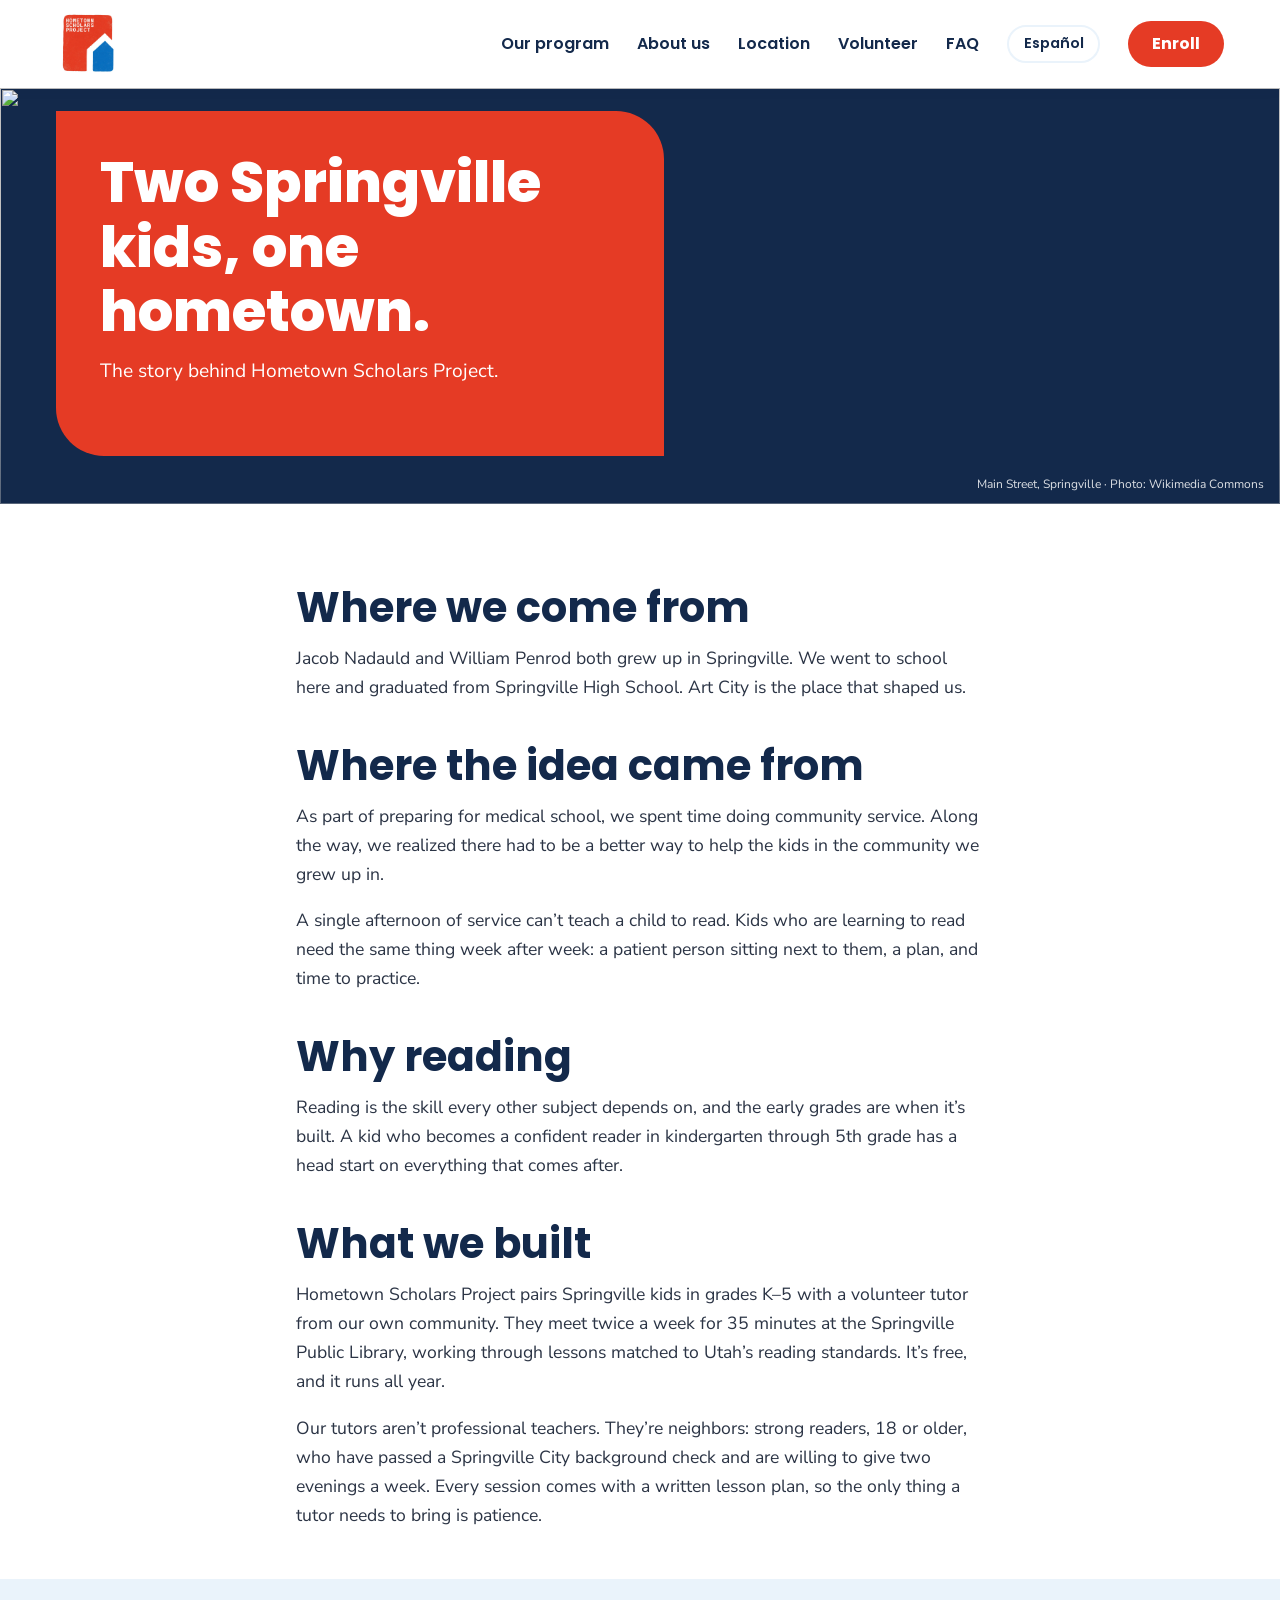
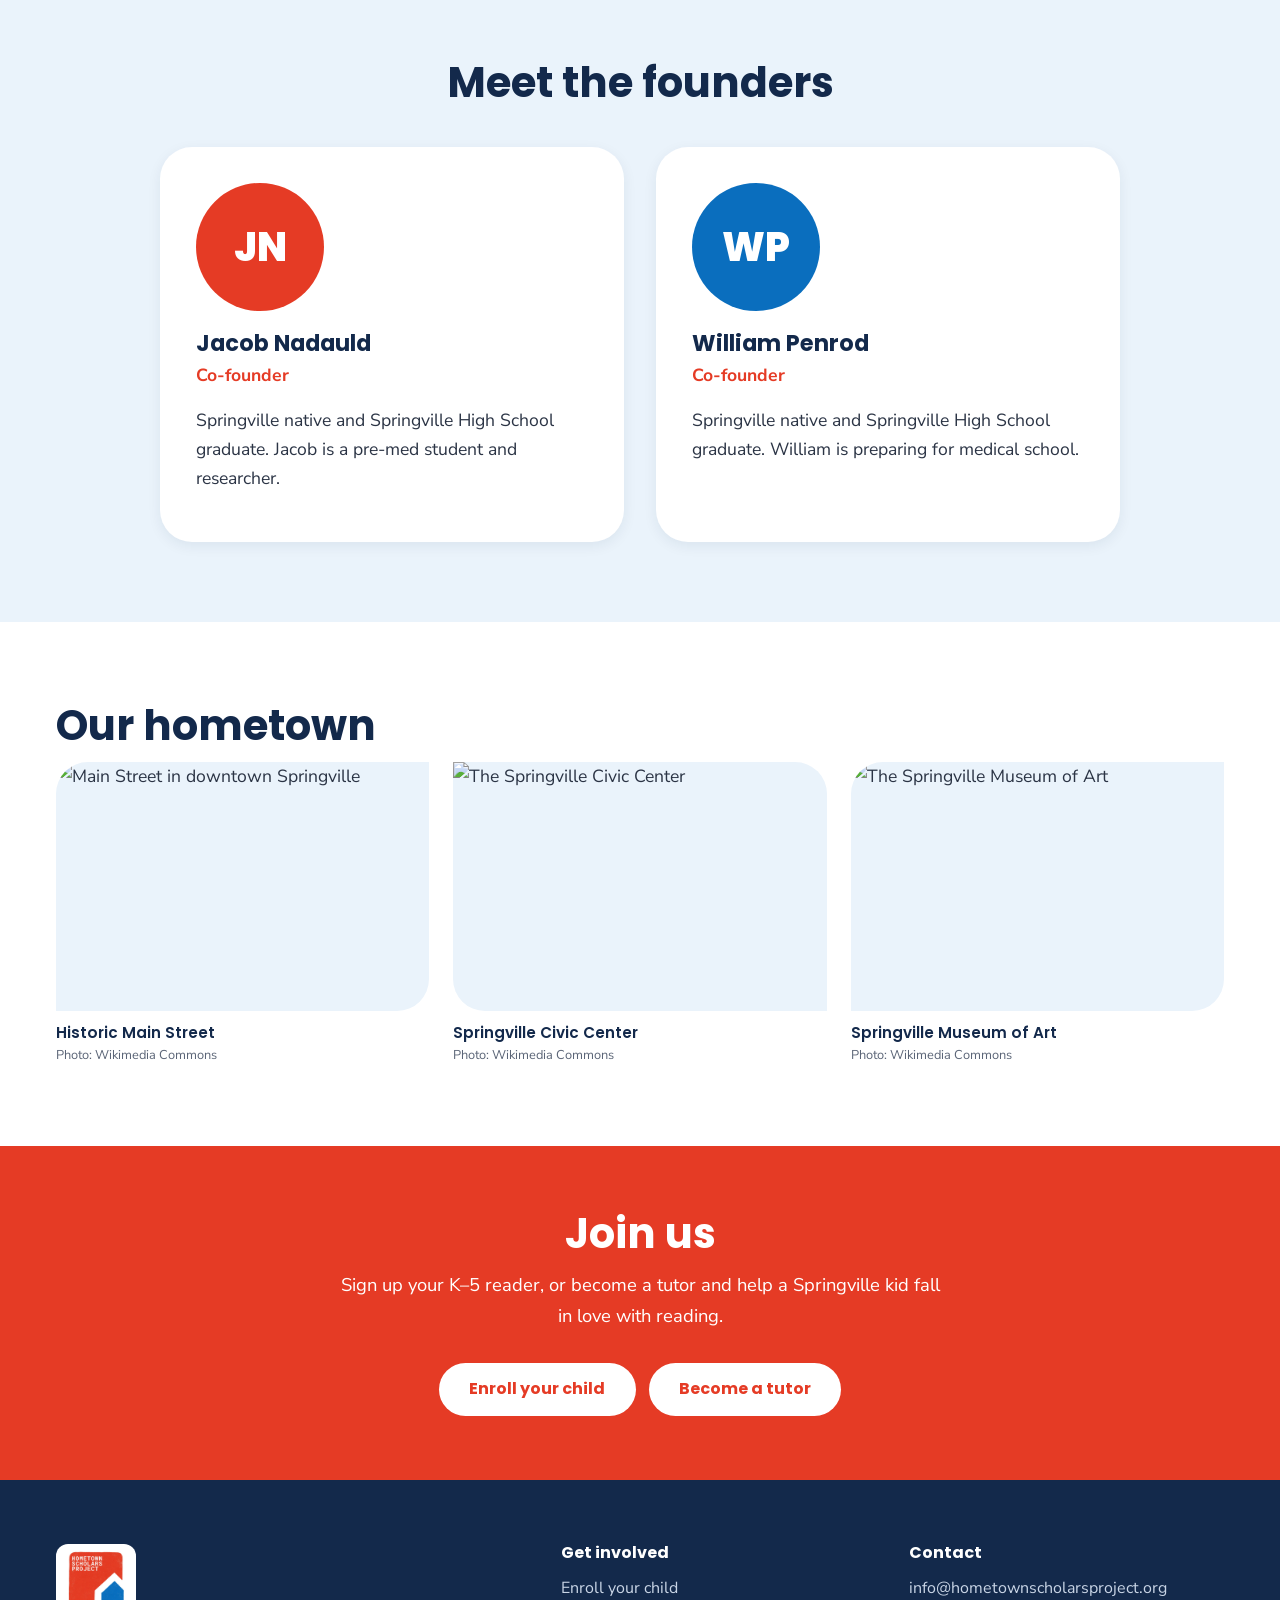
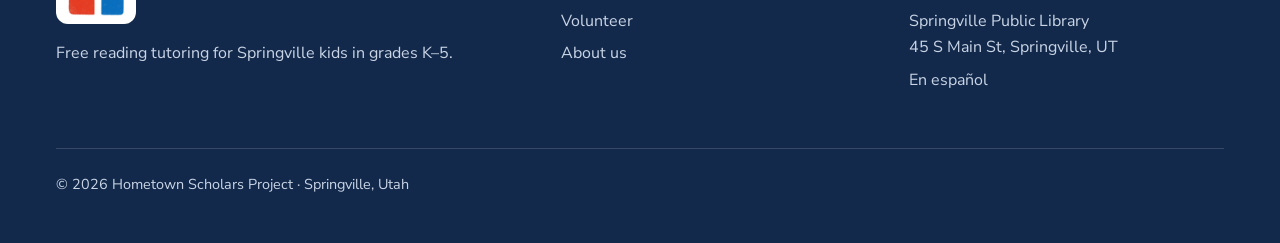
==== about/index.html @ ab4c8939 "Add About page (EN/ES) and Springville landmark photos - New /about/ and /es/about/ with fuller back" ====
<!DOCTYPE html>
<html lang="en">
<head>
<meta charset="utf-8">
<meta name="viewport" content="width=device-width, initial-scale=1">
<title>About us · Hometown Scholars Project</title>
<meta name="description" content="Hometown Scholars Project was founded by Jacob Nadauld and William Penrod, two Springville natives and Springville High School graduates, to give Springville kids free, steady reading help.">
<link rel="icon" href="/favicon.png">
<link rel="alternate" hreflang="en" href="/about/">
<link rel="alternate" hreflang="es" href="/es/about/">
<link rel="preconnect" href="https://fonts.googleapis.com">
<link rel="preconnect" href="https://fonts.gstatic.com" crossorigin>
<link href="https://fonts.googleapis.com/css2?family=Poppins:wght@600;700;800&family=Nunito+Sans:ital,wght@0,400;0,700;1,400&display=swap" rel="stylesheet">
<link rel="stylesheet" href="/style.css">
</head>
<body>
<!-- Spanish version: /es/about/index.html. Keep the two in sync. -->
<a class="skip" href="#main">Skip to main content</a>

<header>
  <div class="wrap">
    <a class="logo" href="/"><img src="/logo.webp" alt="Hometown Scholars Project"></a>
    <nav aria-label="Main">
      <a href="/#programs">Our program</a>
      <a class="hide-md" href="/about/" aria-current="page">About us</a>
      <a href="/#location">Location</a>
      <a href="/#volunteer">Volunteer</a>
      <a class="hide-md" href="/#faq">FAQ</a>
      <a class="lang" href="/es/about/" hreflang="es" lang="es">Español</a>
      <a class="btn btn-red" href="/#enroll">Enroll</a>
    </nav>
  </div>
</header>

<main id="main">

  <section class="page-hero">
    <img src="https://upload.wikimedia.org/wikipedia/commons/thumb/c/ce/Springville_Utah_Main_Street_with_mountain_background.JPG/1280px-Springville_Utah_Main_Street_with_mountain_background.JPG" onerror="this.onerror=null;this.src='https://upload.wikimedia.org/wikipedia/commons/c/ce/Springville_Utah_Main_Street_with_mountain_background.JPG'" alt="">
    <div class="wrap">
      <div class="hero-card">
        <h1>Two Springville kids, one hometown.</h1>
        <p>The story behind Hometown Scholars Project.</p>
      </div>
    </div>
    <a class="credit" href="https://commons.wikimedia.org/wiki/File:Springville_Utah_Main_Street_with_mountain_background.JPG">Main Street, Springville · Photo: Wikimedia Commons</a>
  </section>

  <section class="story">
    <div class="wrap">
      <h2 class="section-title" style="margin-top:0">Where we come from</h2>
      <p>Jacob Nadauld and William Penrod both grew up in Springville. We went to school here and graduated from Springville High School. Art City is the place that shaped us.</p>

      <h2 class="section-title">Where the idea came from</h2>
      <p>As part of preparing for medical school, we spent time doing community service. Along the way, we realized there had to be a better way to help the kids in the community we grew up in.</p>
      <p>A single afternoon of service can’t teach a child to read. Kids who are learning to read need the same thing week after week: a patient person sitting next to them, a plan, and time to practice.</p>

      <h2 class="section-title">Why reading</h2>
      <p>Reading is the skill every other subject depends on, and the early grades are when it’s built. A kid who becomes a confident reader in kindergarten through 5th grade has a head start on everything that comes after.</p>

      <h2 class="section-title">What we built</h2>
      <p>Hometown Scholars Project pairs Springville kids in grades K–5 with a volunteer tutor from our own community. They meet twice a week for 35 minutes at the Springville Public Library, working through lessons matched to Utah’s reading standards. It’s free, and it runs all year.</p>
      <p>Our tutors aren’t professional teachers. They’re neighbors: strong readers, 18 or older, who have passed a Springville City background check and are willing to give two evenings a week. Every session comes with a written lesson plan, so the only thing a tutor needs to bring is patience.</p>
    </div>
  </section>

  <section class="founders">
    <div class="wrap">
      <h2 class="section-title">Meet the founders</h2>
      <div class="founder-grid">
        <div class="founder">
          <!-- TODO headshot: replace this div with <img class="avatar" src="/img/jacob.jpg" alt="Jacob Nadauld"> -->
          <div class="avatar" aria-hidden="true">JN</div>
          <h3>Jacob Nadauld</h3>
          <p class="role">Co-founder</p>
          <p>Springville native and Springville High School graduate. Jacob is a pre-med student and researcher.</p>
        </div>
        <div class="founder">
          <!-- TODO headshot: replace this div with <img class="avatar" src="/img/william.jpg" alt="William Penrod"> -->
          <div class="avatar" aria-hidden="true">WP</div>
          <h3>William Penrod</h3>
          <p class="role">Co-founder</p>
          <p>Springville native and Springville High School graduate. William is preparing for medical school.</p>
        </div>
      </div>
    </div>
  </section>

  <section class="story" style="padding-bottom:0">
    <div class="wrap" style="max-width:var(--wrap)">
      <h2 class="section-title" style="margin-top:0">Our hometown</h2>
    </div>
  </section>
  <section class="hometown">
    <div class="wrap photo-strip three">
      <figure>
        <img src="https://upload.wikimedia.org/wikipedia/commons/thumb/c/ce/Springville_Utah_Main_Street_with_mountain_background.JPG/1280px-Springville_Utah_Main_Street_with_mountain_background.JPG" onerror="this.onerror=null;this.src='https://upload.wikimedia.org/wikipedia/commons/c/ce/Springville_Utah_Main_Street_with_mountain_background.JPG'" alt="Main Street in downtown Springville" loading="lazy">
        <figcaption>Historic Main Street <a href="https://commons.wikimedia.org/wiki/File:Springville_Utah_Main_Street_with_mountain_background.JPG">Photo: Wikimedia Commons</a></figcaption>
      </figure>
      <figure>
        <img src="https://upload.wikimedia.org/wikipedia/commons/thumb/5/52/Springville_Utah_Civic_Center.JPG/1280px-Springville_Utah_Civic_Center.JPG" onerror="this.onerror=null;this.src='https://upload.wikimedia.org/wikipedia/commons/5/52/Springville_Utah_Civic_Center.JPG'" alt="The Springville Civic Center" loading="lazy">
        <figcaption>Springville Civic Center <a href="https://commons.wikimedia.org/wiki/File:Springville_Utah_Civic_Center.JPG">Photo: Wikimedia Commons</a></figcaption>
      </figure>
      <figure>
        <img src="https://upload.wikimedia.org/wikipedia/commons/thumb/5/5c/Springville_Utah_Museum_of_Art.jpeg/1280px-Springville_Utah_Museum_of_Art.jpeg" onerror="this.onerror=null;this.src='https://upload.wikimedia.org/wikipedia/commons/5/5c/Springville_Utah_Museum_of_Art.jpeg'" alt="The Springville Museum of Art" loading="lazy">
        <figcaption>Springville Museum of Art <a href="https://commons.wikimedia.org/wiki/File:Springville_Utah_Museum_of_Art.jpeg">Photo: Wikimedia Commons</a></figcaption>
      </figure>
    </div>
  </section>

  <section class="banner">
    <div class="wrap">
      <h2>Join us</h2>
      <p>Sign up your K–5 reader, or become a tutor and help a Springville kid fall in love with reading.</p>
      <a class="btn btn-white" href="/#enroll">Enroll your child</a>
      <a class="btn btn-white" href="/#volunteer" style="margin-left:.5rem">Become a tutor</a>
    </div>
  </section>

</main>

<footer>
  <div class="wrap">
    <div class="foot-grid">
      <div>
        <img src="/logo.webp" alt="Hometown Scholars Project">
        <p>Free reading tutoring for Springville kids in grades K–5.</p>
      </div>
      <div>
        <h4>Get involved</h4>
        <ul>
          <li><a href="/#enroll">Enroll your child</a></li>
          <li><a href="/#volunteer">Volunteer</a></li>
          <li><a href="/about/">About us</a></li>
        </ul>
      </div>
      <div>
        <h4>Contact</h4>
        <ul>
          <li><a href="mailto:info@hometownscholarsproject.org">info@hometownscholarsproject.org</a></li>
          <li>Springville Public Library<br>45 S Main St, Springville, UT</li>
          <li><a href="/es/about/" hreflang="es" lang="es">En español</a></li>
        </ul>
      </div>
    </div>
    <p class="copy">© 2026 Hometown Scholars Project · Springville, Utah</p>
  </div>
</footer>
</body>
</html>
---- style.css ----
/* Shared styles for the English (/) and Spanish (/es/) pages. */
:root {
  --red: #e53b25;
  --red-dark: #c42f1b;
  --blue: #0a6ebe;
  --blue-dark: #07528f;
  --navy: #13294b;
  --sky: #eaf3fb;
  --text: #2b3445;
  --muted: #5b6577;
  --wrap: 76rem;
}
* { box-sizing: border-box; }
html { scroll-behavior: smooth; }
body { margin: 0; font-family: "Nunito Sans", "Segoe UI", Arial, sans-serif; font-size: 1.1rem; line-height: 1.65; color: var(--text); background: #fff; }
img { max-width: 100%; display: block; }
h1, h2, h3, h4 { font-family: "Poppins", "Segoe UI", Arial, sans-serif; color: var(--navy); line-height: 1.15; margin: 0 0 .75rem; }
a { color: var(--blue); }
a:focus-visible, button:focus-visible { outline: 3px solid var(--navy); outline-offset: 3px; }
section[id] { scroll-margin-top: 6rem; }
.wrap { max-width: var(--wrap); margin: 0 auto; padding: 0 1.5rem; }
.skip { position: absolute; left: -999px; }
.skip:focus { left: 1rem; top: 1rem; background: #fff; padding: .5rem 1rem; z-index: 10; }
.section-title { font-size: clamp(2rem, 4vw, 2.6rem); }

.btn { display: inline-block; font-family: "Poppins", sans-serif; font-weight: 700; font-size: 1rem; text-decoration: none; padding: .85rem 1.9rem; border-radius: 999px; transition: background .15s; }
.btn-red { background: var(--red); color: #fff; }
.btn-red:hover { background: var(--red-dark); }
.btn-blue { background: var(--blue); color: #fff; }
.btn-blue:hover { background: var(--blue-dark); }
.btn-white { background: #fff; color: var(--red); }
.btn-white:hover { background: var(--sky); }
.link-arrow { font-family: "Poppins", sans-serif; font-weight: 700; color: var(--blue); text-decoration: none; border-bottom: 2px solid currentColor; }

/* Header */
header { background: #fff; position: sticky; top: 0; z-index: 5; box-shadow: 0 2px 10px rgba(19,41,75,.08); }
header .wrap { display: flex; align-items: center; gap: 2rem; height: 5.5rem; }
.logo img { height: 4rem; width: auto; }
nav { margin-left: auto; display: flex; align-items: center; gap: 1.75rem; }
nav a { font-family: "Poppins", sans-serif; font-weight: 600; font-size: 1rem; color: var(--navy); text-decoration: none; }
nav a:hover { color: var(--red); }
nav .btn { color: #fff; padding: .6rem 1.5rem; }
nav .lang { border: 2px solid var(--sky); border-radius: 999px; padding: .35rem .9rem; font-size: .9rem; }

/* Hero */
.hero { position: relative; min-height: 38rem; display: flex; align-items: flex-end; overflow: hidden; background: var(--navy); }
.slides img { position: absolute; inset: 0; width: 100%; height: 100%; object-fit: cover; opacity: 0; transition: opacity 1.2s ease; }
.slides img.on { opacity: 1; }
.hero::after { content: ""; position: absolute; inset: 0; background: linear-gradient(to top, rgba(19,41,75,.55), rgba(19,41,75,0) 55%); }
.hero .wrap { position: relative; z-index: 2; width: 100%; padding-bottom: 3.5rem; }
.hero-card { background: var(--red); color: #fff; max-width: 38rem; padding: 2.5rem 2.75rem; border-radius: 0 3rem 0 3rem; }
.hero-card h1 { color: #fff; font-size: clamp(2.2rem, 5vw, 3.5rem); font-weight: 800; }
.hero-card p { font-size: 1.2rem; margin: 0 0 1.75rem; }
.pause { position: absolute; right: 1.5rem; bottom: 1.5rem; z-index: 3; width: 2.75rem; height: 2.75rem; border-radius: 50%; border: 0; background: rgba(255,255,255,.9); color: var(--navy); font-size: 1rem; cursor: pointer; }

.wave { display: block; width: 100%; height: 60px; }

/* Key terms */
.terms { background: var(--sky); padding: 3.5rem 0 4rem; }
.terms h2 { font-size: 1.6rem; text-align: center; margin-bottom: 2rem; }
.term-grid { display: grid; grid-template-columns: repeat(auto-fit, minmax(14rem, 1fr)); gap: 1.25rem; }
.term { background: #fff; border-radius: 1.25rem; padding: 1.5rem; box-shadow: 0 4px 14px rgba(19,41,75,.06); }
.term h3 { font-size: 1.1rem; color: var(--blue); }
.term p { margin: 0; font-size: 1rem; color: var(--muted); }

/* Program rows */
.programs { padding: 5rem 0 3rem; }
.programs > .wrap > h2 { text-align: center; margin-bottom: 3rem; }
.feature { display: grid; grid-template-columns: 1fr 1fr; gap: 3.5rem; align-items: center; margin-bottom: 4.5rem; }
.feature.flip .feature-img { order: 2; }
.feature-img { position: relative; isolation: isolate; }
.feature-img img { width: 100%; aspect-ratio: 4 / 3; object-fit: cover; border-radius: 3rem 0 3rem 0; background: var(--sky); }
.feature-img::before { content: ""; position: absolute; width: 45%; height: 45%; background: var(--blue); border-radius: 0 0 2rem 0; left: -1.25rem; bottom: -1.25rem; z-index: -1; }
.feature.flip .feature-img::before { background: var(--red); left: auto; right: -1.25rem; border-radius: 0 0 0 2rem; }
.big-stat { font-family: "Poppins", sans-serif; font-weight: 800; font-size: clamp(3.5rem, 8vw, 5.5rem); line-height: 1; color: var(--red); }
.big-stat.blue { color: var(--blue); }
.stat-label { font-size: 1.25rem; font-weight: 700; color: var(--navy); margin: .5rem 0 1.25rem; }
.callout { border-left: 5px solid var(--red); padding-left: 1.25rem; margin: 0 0 1.5rem; }
.callout strong { color: var(--navy); }

/* Skills */
.skills { background: var(--navy); color: #fff; padding: 3rem 0 5rem; margin-top: -1px; }
.skills h2 { color: #fff; }
.skills .intro { max-width: 40rem; margin-bottom: 2.5rem; color: #d6e0ee; }
.skill-row { display: grid; grid-template-columns: repeat(5, 1fr); gap: 1rem; }
.skill { border-top: 4px solid var(--red); padding-top: 1rem; }
.skill:nth-child(even) { border-color: #5fa8e6; }
.skill h3 { color: #fff; font-size: 1.1rem; }
.skill p { margin: 0; font-size: .98rem; color: #c9d5e6; }

/* About */
.about { padding: 5rem 0; }
.about .wrap { display: grid; grid-template-columns: 1fr 1.4fr; gap: 3.5rem; align-items: start; }
.about-badge { background: var(--red); color: #fff; border-radius: 3rem 0 3rem 0; padding: 2.5rem; }
.about-badge h3 { color: #fff; font-size: 1.5rem; margin-bottom: 1rem; }
.about-badge ul { margin: 0; padding-left: 1.2rem; }
.about-badge li { margin-bottom: .4rem; }
.about p { margin: 0 0 1.1rem; }

/* Hometown photos */
.hometown { padding: 0 0 5rem; }
.photo-strip { display: grid; gap: 1.5rem; }
.photo-strip.two { grid-template-columns: 1fr 1fr; }
.photo-strip.three { grid-template-columns: repeat(3, 1fr); }
figure { margin: 0; }
figure img { width: 100%; aspect-ratio: 3 / 2; object-fit: cover; background: var(--sky); }
.photo-strip figure:nth-child(odd) img { border-radius: 2rem 0 2rem 0; }
.photo-strip figure:nth-child(even) img { border-radius: 0 2rem 0 2rem; }
figcaption { margin-top: .6rem; font-family: "Poppins", sans-serif; font-weight: 600; font-size: .95rem; color: var(--navy); }
figcaption a { display: block; font-family: "Nunito Sans", sans-serif; font-weight: 400; font-size: .8rem; color: var(--muted); text-decoration: none; }
figcaption a:hover { text-decoration: underline; }
.loc-photo { margin-top: 1.75rem; }
.loc-photo img { border-radius: 0 2rem 0 2rem; }

/* About page */
.page-hero { position: relative; min-height: 26rem; display: flex; align-items: flex-end; background: var(--navy); overflow: hidden; }
.page-hero > img { position: absolute; inset: 0; width: 100%; height: 100%; object-fit: cover; aspect-ratio: auto; border-radius: 0; }
.page-hero::after { content: ""; position: absolute; inset: 0; background: linear-gradient(to top, rgba(19,41,75,.6), rgba(19,41,75,0) 60%); }
.page-hero .wrap { position: relative; z-index: 2; width: 100%; padding-bottom: 3rem; }
.page-hero .credit { position: absolute; right: 1rem; bottom: .6rem; z-index: 3; font-size: .75rem; color: #fff; opacity: .85; text-decoration: none; }
.story { padding: 5rem 0 2rem; }
.story .wrap { max-width: 46rem; }
.story h2 { margin-top: 2.5rem; }
.story p { margin: 0 0 1.1rem; }
.founders { background: var(--sky); padding: 5rem 0; }
.founders h2 { text-align: center; margin-bottom: 2.5rem; }
.founder-grid { display: grid; grid-template-columns: 1fr 1fr; gap: 2rem; max-width: 60rem; margin: 0 auto; }
.founder { background: #fff; border-radius: 2rem; padding: 2.25rem; box-shadow: 0 4px 14px rgba(19,41,75,.07); }
.founder .avatar { width: 8rem; height: 8rem; border-radius: 50%; object-fit: cover; aspect-ratio: 1; margin-bottom: 1.25rem; display: grid; place-items: center; font-family: "Poppins", sans-serif; font-weight: 800; font-size: 2.5rem; color: #fff; background: var(--red); }
.founder:nth-child(even) .avatar { background: var(--blue); }
.founder h3 { font-size: 1.4rem; margin-bottom: .25rem; }
.founder .role { color: var(--red); font-weight: 700; margin: 0 0 1rem; }
.founder p { margin: 0 0 .8rem; }
.cta { padding: 5rem 0; text-align: center; }
.cta p { max-width: 36rem; margin: 0 auto 2rem; }
.cta .btn + .btn { margin-left: .75rem; }

/* Location */
.location { background: var(--sky); padding: 5rem 0; }
.location .wrap { display: grid; grid-template-columns: 1fr 1.2fr; gap: 3rem; align-items: center; }
.loc-card { background: #fff; border-radius: 2rem; padding: 2.5rem; box-shadow: 0 4px 14px rgba(19,41,75,.07); }
.pin { display: flex; gap: 1rem; align-items: flex-start; }
.pin svg { flex: none; }
.pin h3 { margin: 0 0 .35rem; font-size: 1.25rem; }
.pin p { margin: 0 0 .35rem; color: var(--muted); }
.pin a { font-weight: 700; }

/* Volunteer */
.volunteer { padding: 5rem 0; }
.volunteer .wrap { display: grid; grid-template-columns: 1.1fr 1fr; gap: 3.5rem; align-items: center; }
.req-card { background: var(--navy); color: #d6e0ee; border-radius: 0 3rem 0 3rem; padding: 2.5rem; }
.req-card h3 { color: #fff; font-size: 1.4rem; }
.req-card ul { list-style: none; margin: 0; padding: 0; }
.req-card li { padding: .7rem 0 .7rem 2rem; border-top: 1px solid rgba(255,255,255,.12); position: relative; }
.req-card li::before { content: ""; position: absolute; left: 0; top: 1.15rem; width: .8rem; height: .8rem; border-radius: 50%; background: var(--red); }
.req-card li:nth-child(even)::before { background: #5fa8e6; }
.req-card strong { color: #fff; }

/* FAQ */
.faq { background: var(--sky); padding: 5rem 0; }
.faq .wrap { max-width: 50rem; }
.faq h2 { text-align: center; margin-bottom: 2rem; }
details { border-bottom: 2px solid #fff; padding: 1.1rem 0; }
summary { cursor: pointer; font-family: "Poppins", sans-serif; font-weight: 600; font-size: 1.1rem; color: var(--navy); }
summary::marker { color: var(--red); }
details p { margin: .75rem 0 0; color: var(--muted); }

/* Enroll banner */
.banner { background: var(--red); color: #fff; padding: 4rem 0; text-align: center; }
.banner h2 { color: #fff; font-size: clamp(1.9rem, 4vw, 2.6rem); }
.banner p { max-width: 38rem; margin: 0 auto 2rem; font-size: 1.15rem; }
.banner .privacy { font-size: .95rem; margin: 1.75rem auto 0; opacity: .92; }

/* Footer */
footer { background: var(--navy); color: #c9d5e6; padding: 4rem 0 2rem; font-size: 1rem; }
.foot-grid { display: grid; grid-template-columns: 1.5fr 1fr 1fr; gap: 2rem; }
footer img { height: 5rem; width: auto; background: #fff; border-radius: .75rem; padding: .3rem; margin-bottom: 1rem; }
footer h4 { color: #fff; font-size: 1rem; }
footer ul { list-style: none; margin: 0; padding: 0; }
footer li { margin-bottom: .4rem; }
footer a { color: #c9d5e6; text-decoration: none; }
footer a:hover { color: #fff; text-decoration: underline; }
.copy { border-top: 1px solid rgba(255,255,255,.15); margin-top: 3rem; padding-top: 1.5rem; font-size: .9rem; }

@media (max-width: 64rem) {
  nav a.hide-md { display: none; }
}
@media (max-width: 60rem) {
  .feature, .location .wrap, .about .wrap, .volunteer .wrap { grid-template-columns: 1fr; gap: 2rem; }
  .feature.flip .feature-img { order: 0; }
  .skill-row { grid-template-columns: repeat(2, 1fr); gap: 1.5rem; }
  .foot-grid { grid-template-columns: 1fr 1fr; }
  .founder-grid { grid-template-columns: 1fr; }
  .photo-strip.three { grid-template-columns: 1fr 1fr; }
}
@media (max-width: 44rem) {
  nav { gap: .75rem; }
  nav a:not(.btn):not(.lang) { display: none; }
  header .wrap { height: 4.5rem; gap: 1rem; }
  .logo img { height: 3.25rem; }
  .hero { min-height: 32rem; }
  .hero-card { padding: 1.75rem; border-radius: 0 2rem 0 2rem; }
  .skill-row, .foot-grid, .photo-strip.two, .photo-strip.three { grid-template-columns: 1fr; }
  .cta .btn { display: block; margin: 0 auto .75rem; max-width: 20rem; }
  .cta .btn + .btn { margin-left: auto; }
}
@media (prefers-reduced-motion: reduce) { .slides img { transition: none; } html { scroll-behavior: auto; } }
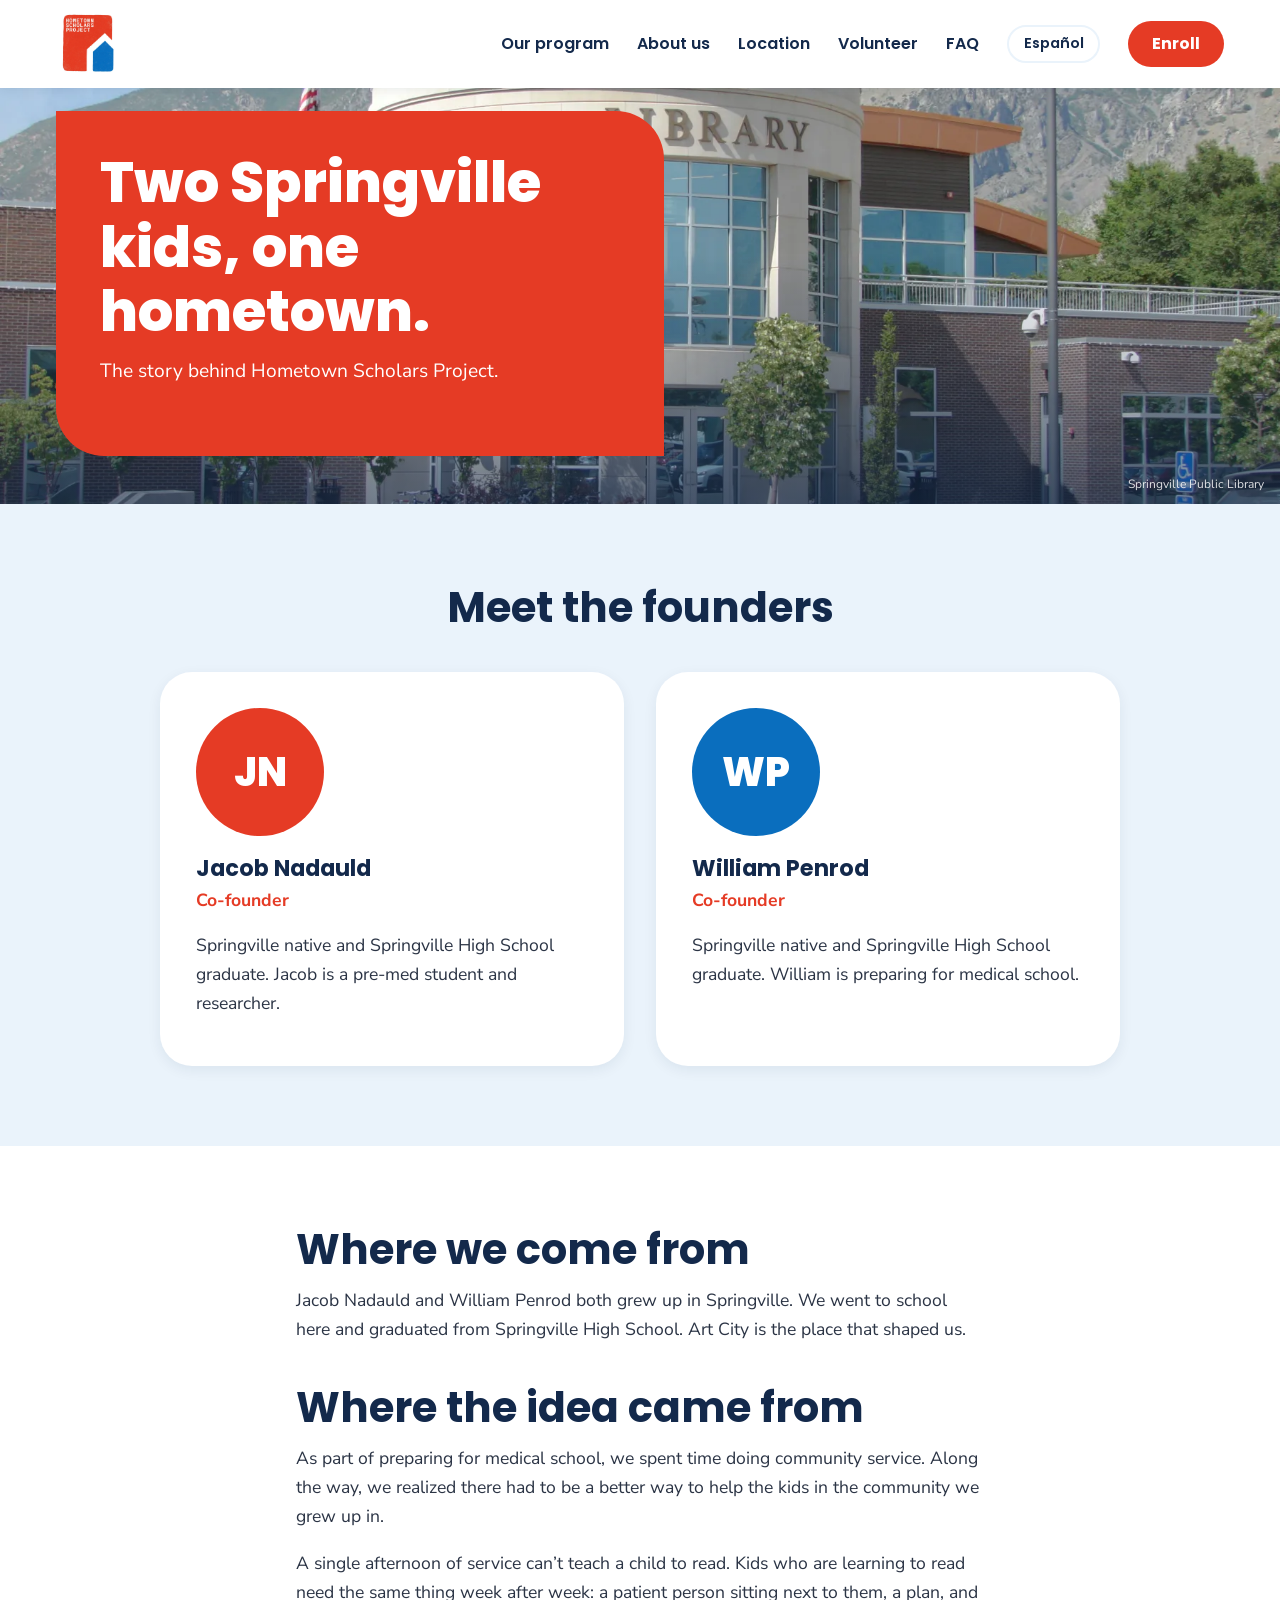
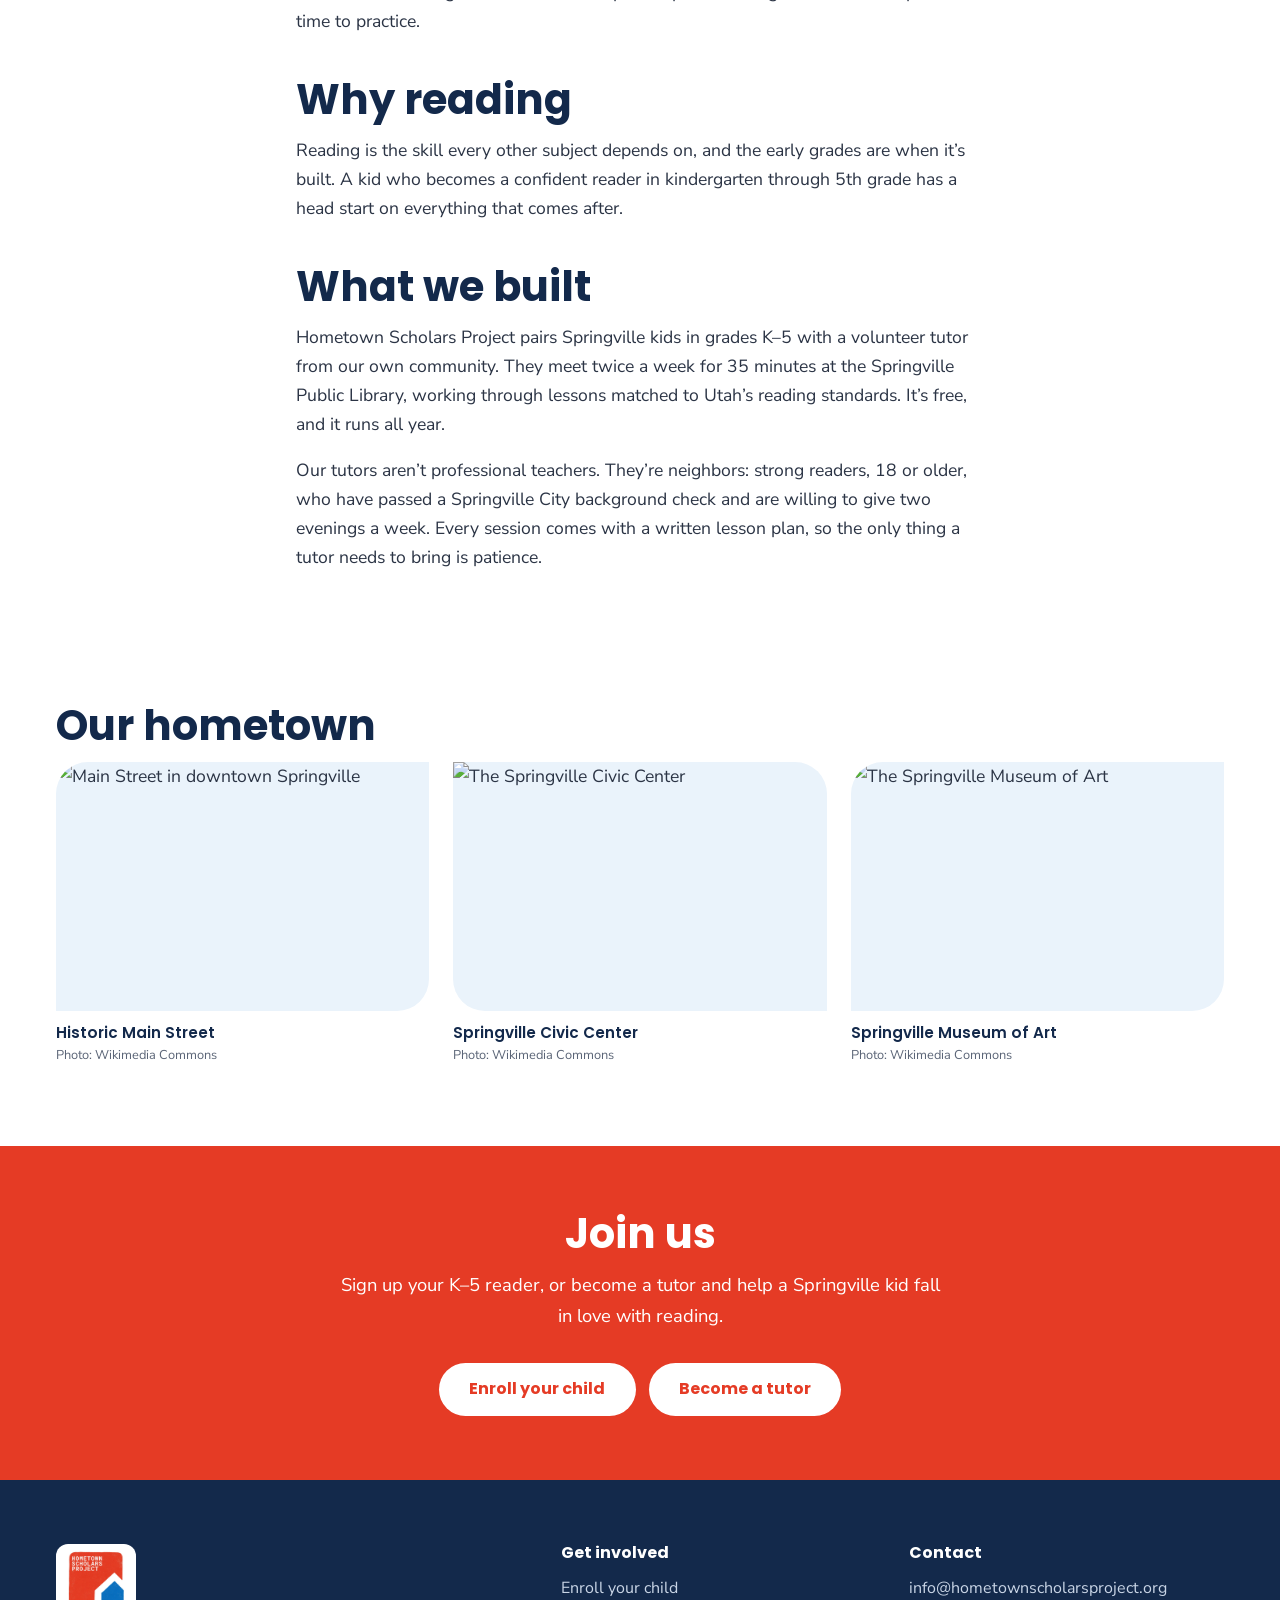
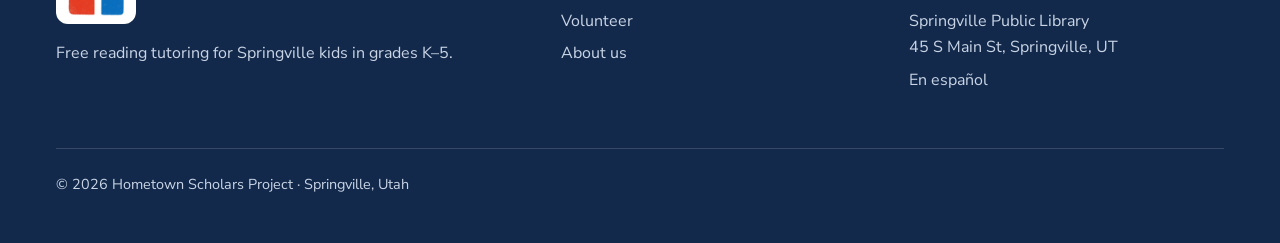
==== commit de349530: "Use library photo for location and About hero; founders first on About Co-Authored-By: Claude Opus 5" ====
--- a/about/index.html
+++ b/about/index.html
@@ -35,32 +35,14 @@
 <main id="main">
 
   <section class="page-hero">
-    <img src="https://upload.wikimedia.org/wikipedia/commons/thumb/c/ce/Springville_Utah_Main_Street_with_mountain_background.JPG/1280px-Springville_Utah_Main_Street_with_mountain_background.JPG" onerror="this.onerror=null;this.src='https://upload.wikimedia.org/wikipedia/commons/c/ce/Springville_Utah_Main_Street_with_mountain_background.JPG'" alt="">
+    <img src="/img/library.webp" alt="">
     <div class="wrap">
       <div class="hero-card">
         <h1>Two Springville kids, one hometown.</h1>
         <p>The story behind Hometown Scholars Project.</p>
       </div>
     </div>
-    <a class="credit" href="https://commons.wikimedia.org/wiki/File:Springville_Utah_Main_Street_with_mountain_background.JPG">Main Street, Springville · Photo: Wikimedia Commons</a>
-  </section>
-
-  <section class="story">
-    <div class="wrap">
-      <h2 class="section-title" style="margin-top:0">Where we come from</h2>
-      <p>Jacob Nadauld and William Penrod both grew up in Springville. We went to school here and graduated from Springville High School. Art City is the place that shaped us.</p>
-
-      <h2 class="section-title">Where the idea came from</h2>
-      <p>As part of preparing for medical school, we spent time doing community service. Along the way, we realized there had to be a better way to help the kids in the community we grew up in.</p>
-      <p>A single afternoon of service can’t teach a child to read. Kids who are learning to read need the same thing week after week: a patient person sitting next to them, a plan, and time to practice.</p>
-
-      <h2 class="section-title">Why reading</h2>
-      <p>Reading is the skill every other subject depends on, and the early grades are when it’s built. A kid who becomes a confident reader in kindergarten through 5th grade has a head start on everything that comes after.</p>
-
-      <h2 class="section-title">What we built</h2>
-      <p>Hometown Scholars Project pairs Springville kids in grades K–5 with a volunteer tutor from our own community. They meet twice a week for 35 minutes at the Springville Public Library, working through lessons matched to Utah’s reading standards. It’s free, and it runs all year.</p>
-      <p>Our tutors aren’t professional teachers. They’re neighbors: strong readers, 18 or older, who have passed a Springville City background check and are willing to give two evenings a week. Every session comes with a written lesson plan, so the only thing a tutor needs to bring is patience.</p>
-    </div>
+    <span class="credit">Springville Public Library</span>
   </section>
 
   <section class="founders">
@@ -82,6 +64,24 @@
           <p>Springville native and Springville High School graduate. William is preparing for medical school.</p>
         </div>
       </div>
+    </div>
+  </section>
+
+  <section class="story">
+    <div class="wrap">
+      <h2 class="section-title" style="margin-top:0">Where we come from</h2>
+      <p>Jacob Nadauld and William Penrod both grew up in Springville. We went to school here and graduated from Springville High School. Art City is the place that shaped us.</p>
+
+      <h2 class="section-title">Where the idea came from</h2>
+      <p>As part of preparing for medical school, we spent time doing community service. Along the way, we realized there had to be a better way to help the kids in the community we grew up in.</p>
+      <p>A single afternoon of service can’t teach a child to read. Kids who are learning to read need the same thing week after week: a patient person sitting next to them, a plan, and time to practice.</p>
+
+      <h2 class="section-title">Why reading</h2>
+      <p>Reading is the skill every other subject depends on, and the early grades are when it’s built. A kid who becomes a confident reader in kindergarten through 5th grade has a head start on everything that comes after.</p>
+
+      <h2 class="section-title">What we built</h2>
+      <p>Hometown Scholars Project pairs Springville kids in grades K–5 with a volunteer tutor from our own community. They meet twice a week for 35 minutes at the Springville Public Library, working through lessons matched to Utah’s reading standards. It’s free, and it runs all year.</p>
+      <p>Our tutors aren’t professional teachers. They’re neighbors: strong readers, 18 or older, who have passed a Springville City background check and are willing to give two evenings a week. Every session comes with a written lesson plan, so the only thing a tutor needs to bring is patience.</p>
     </div>
   </section>
 
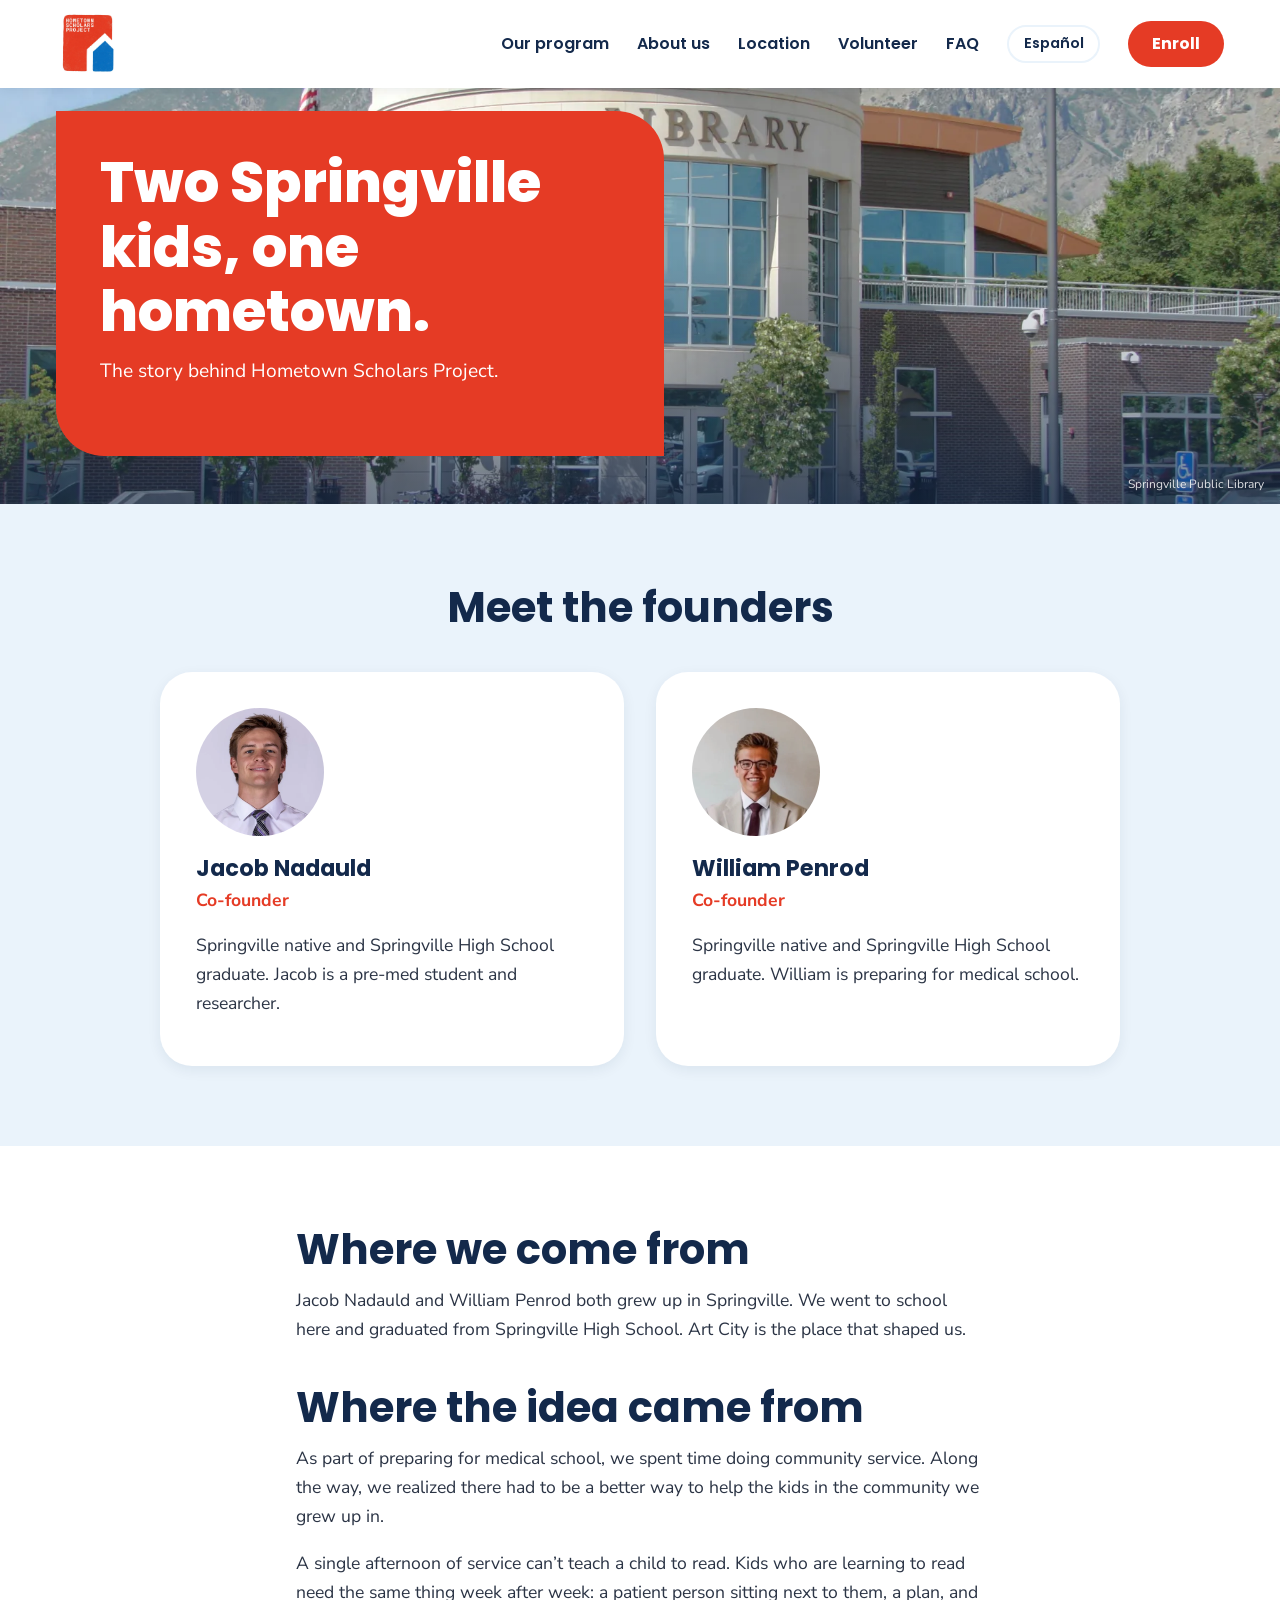
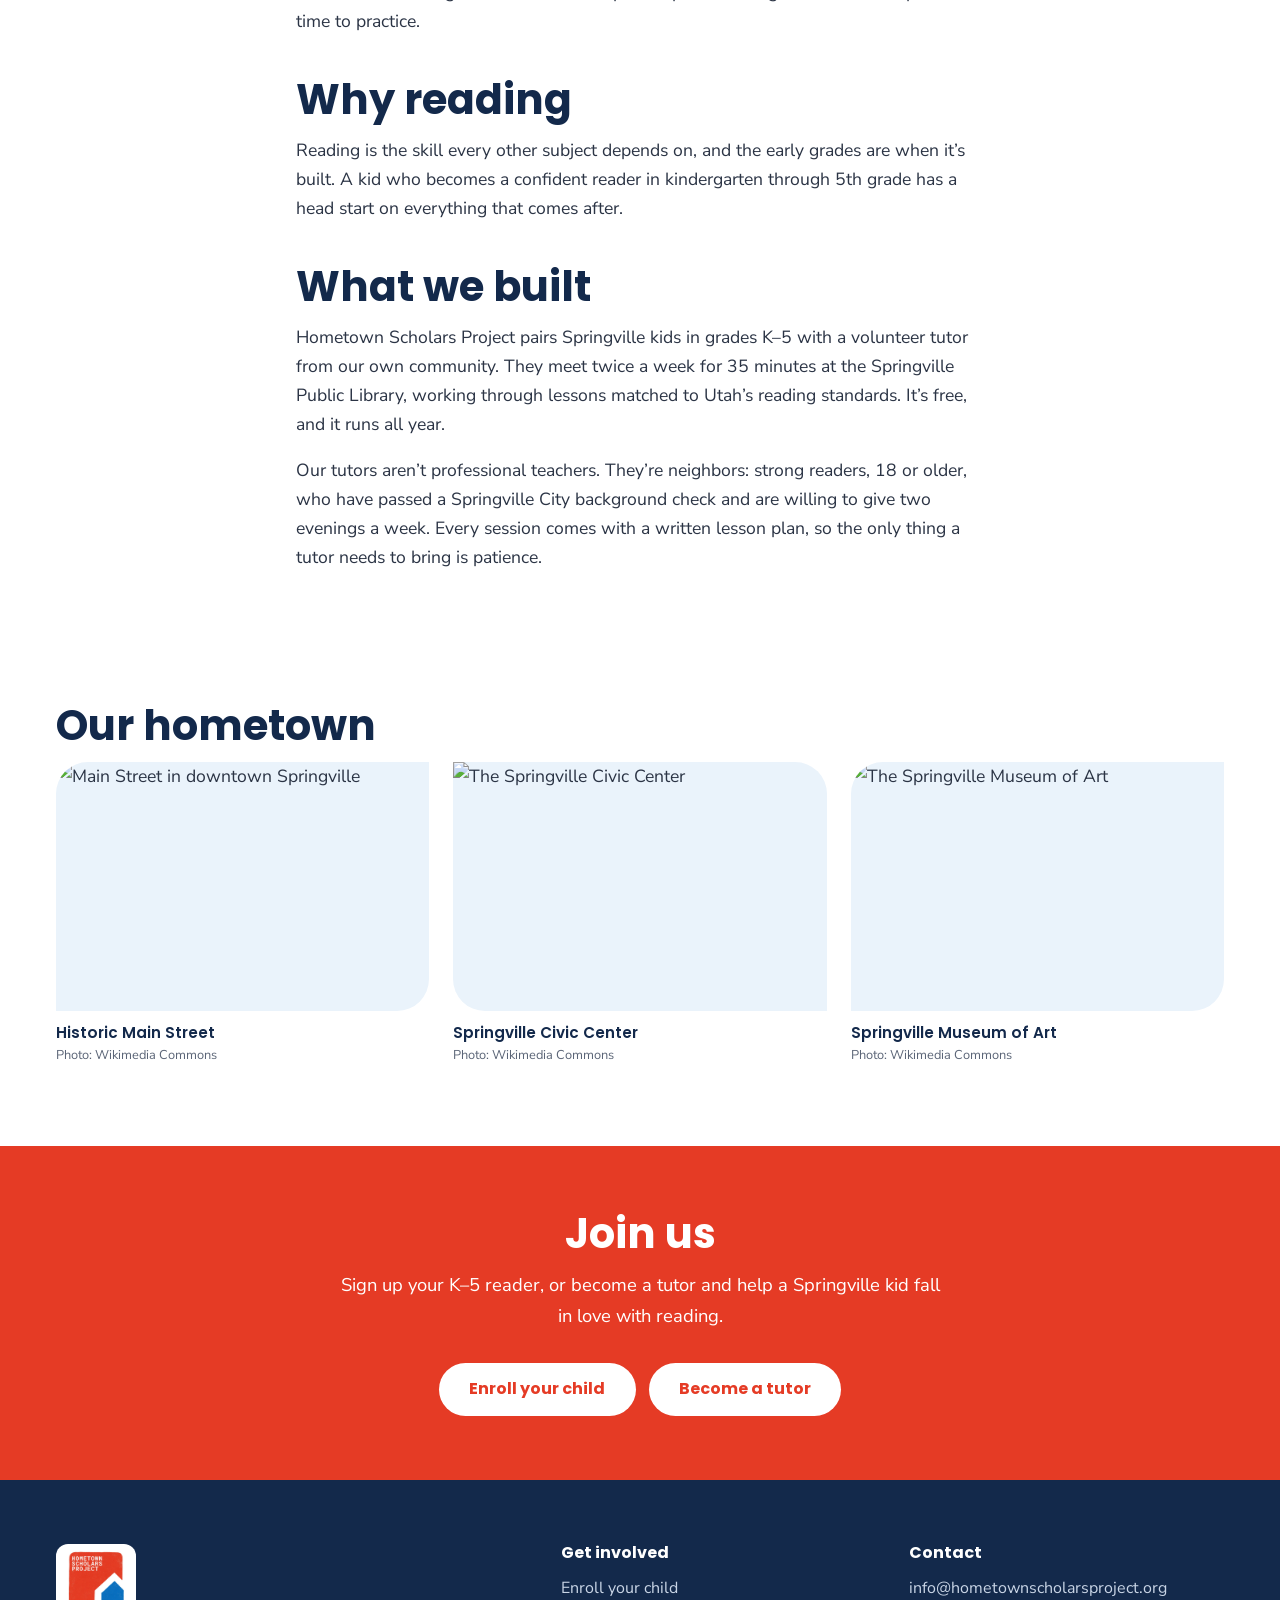
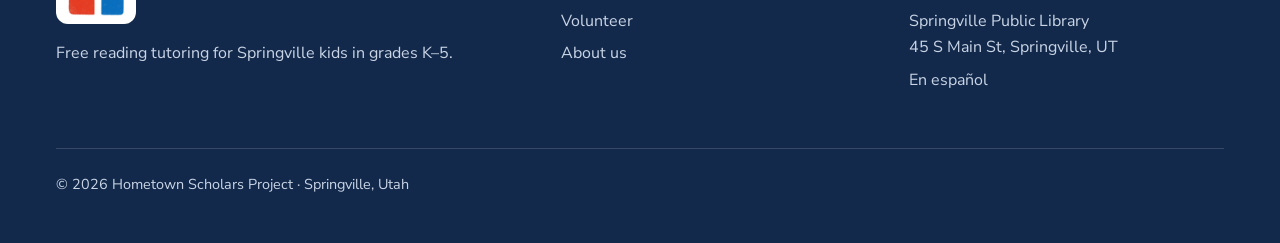
==== commit d24423ac: "Add founder headshots Co-Authored-By: Claude Opus 5.5 <noreply@anthropic.com> Claude-Session: https:" ====
--- a/about/index.html
+++ b/about/index.html
@@ -51,14 +51,14 @@
       <div class="founder-grid">
         <div class="founder">
           <!-- TODO headshot: replace this div with <img class="avatar" src="/img/jacob.jpg" alt="Jacob Nadauld"> -->
-          <div class="avatar" aria-hidden="true">JN</div>
+          <img class="avatar" src="/img/jacob.webp" alt="Jacob Nadauld">
           <h3>Jacob Nadauld</h3>
           <p class="role">Co-founder</p>
           <p>Springville native and Springville High School graduate. Jacob is a pre-med student and researcher.</p>
         </div>
         <div class="founder">
           <!-- TODO headshot: replace this div with <img class="avatar" src="/img/william.jpg" alt="William Penrod"> -->
-          <div class="avatar" aria-hidden="true">WP</div>
+          <img class="avatar" src="/img/william.webp" alt="William Penrod">
           <h3>William Penrod</h3>
           <p class="role">Co-founder</p>
           <p>Springville native and Springville High School graduate. William is preparing for medical school.</p>
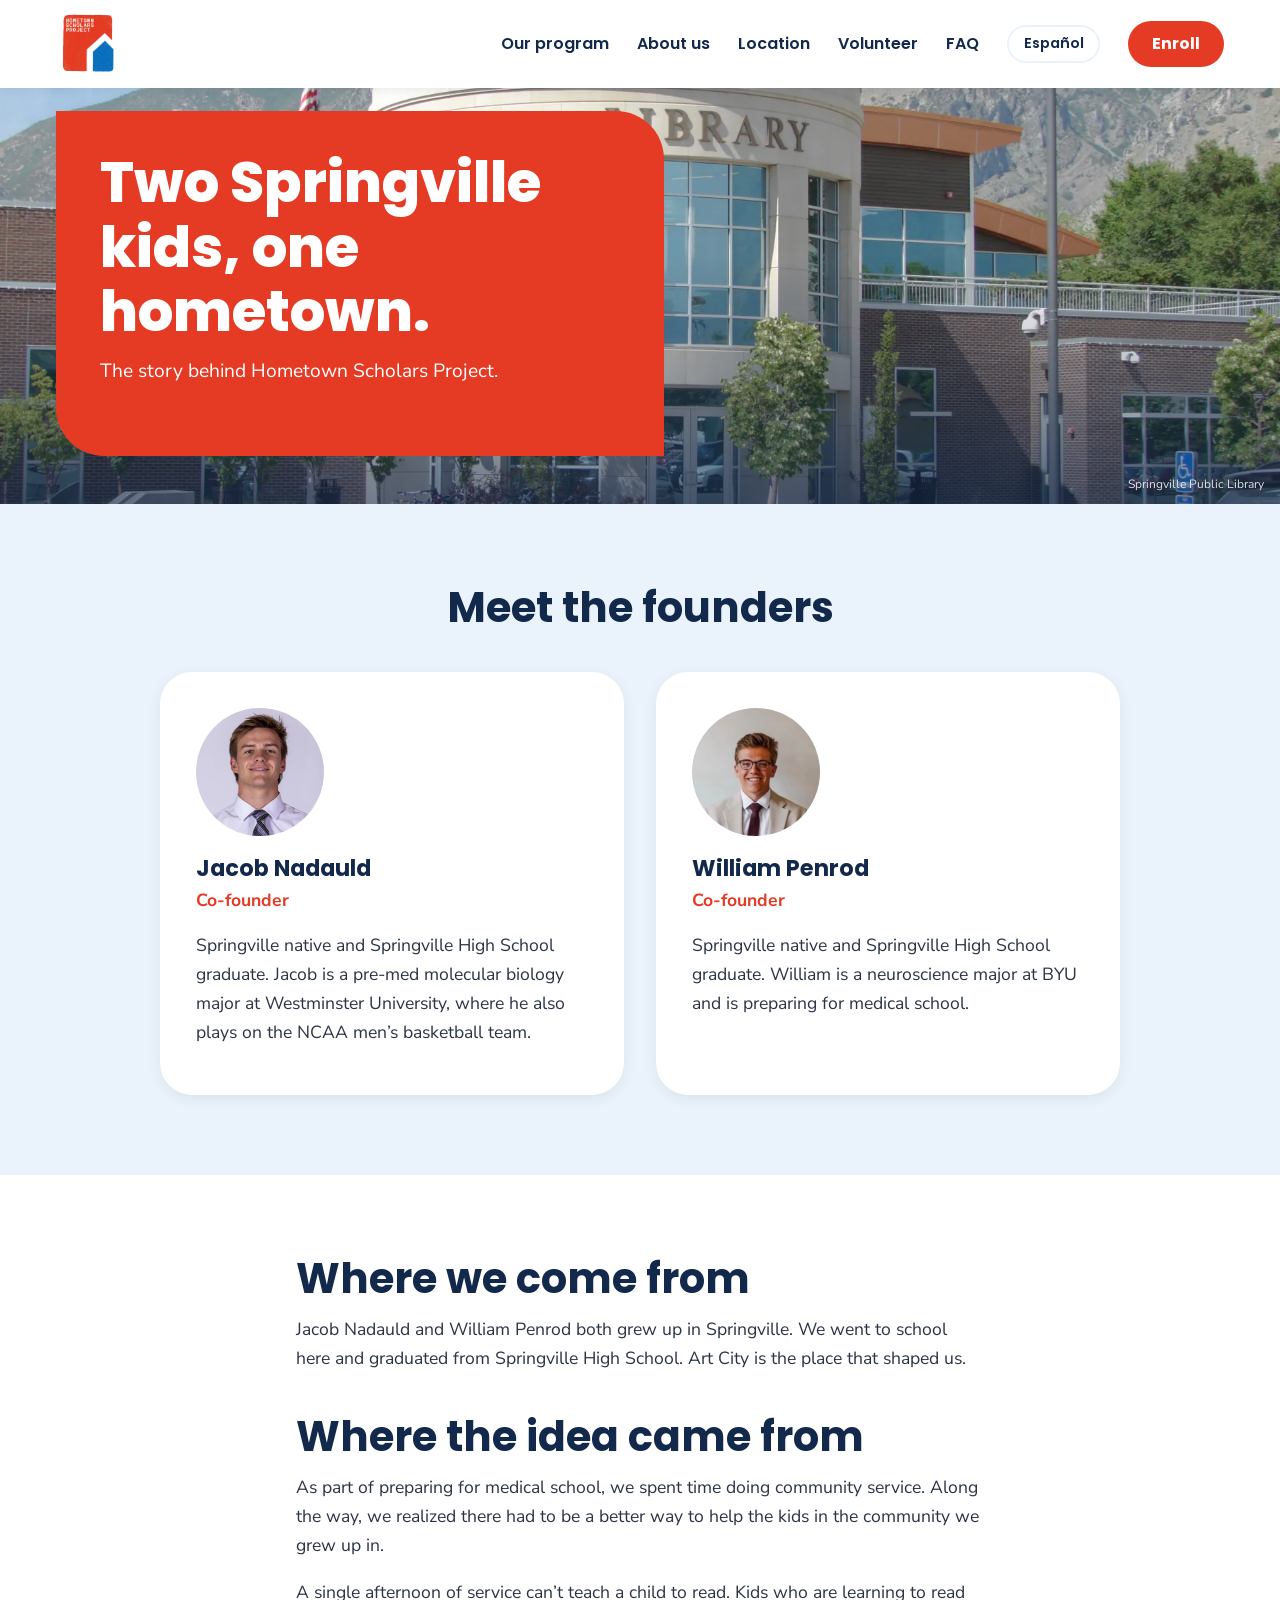
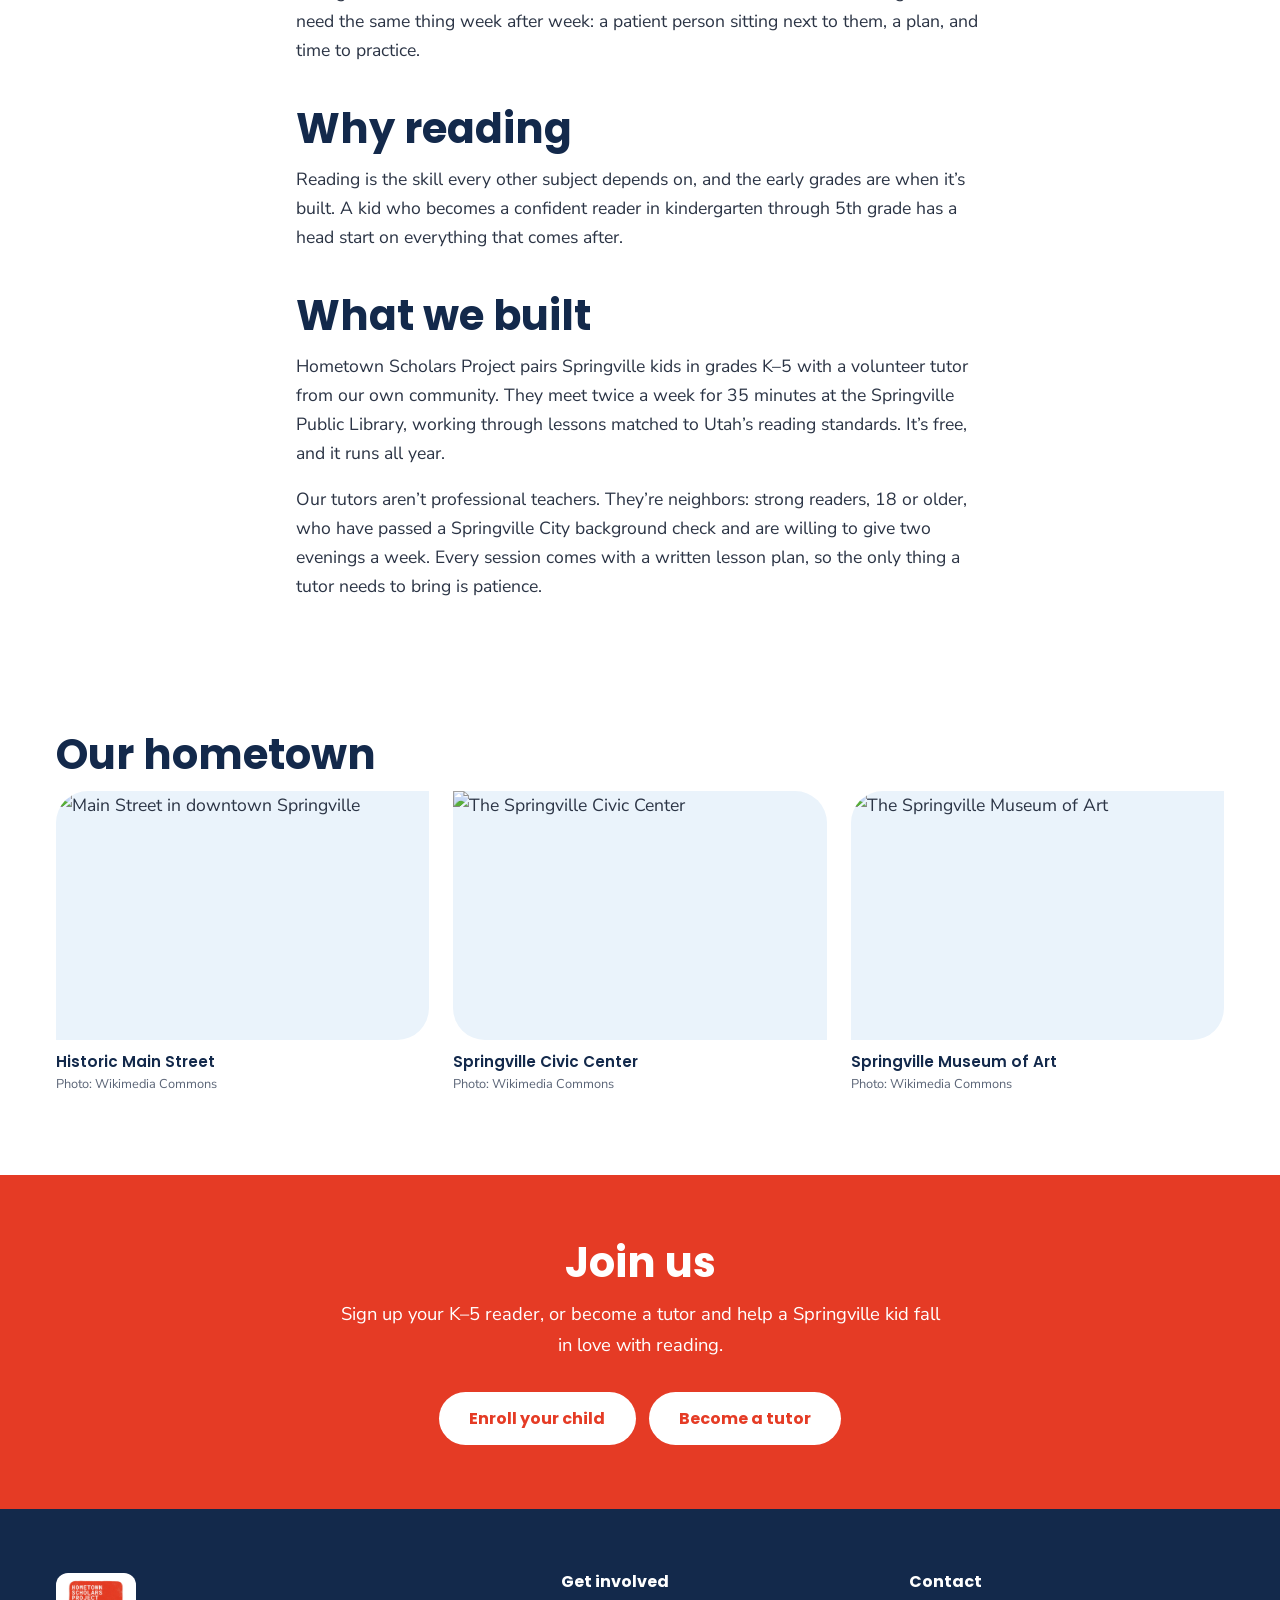
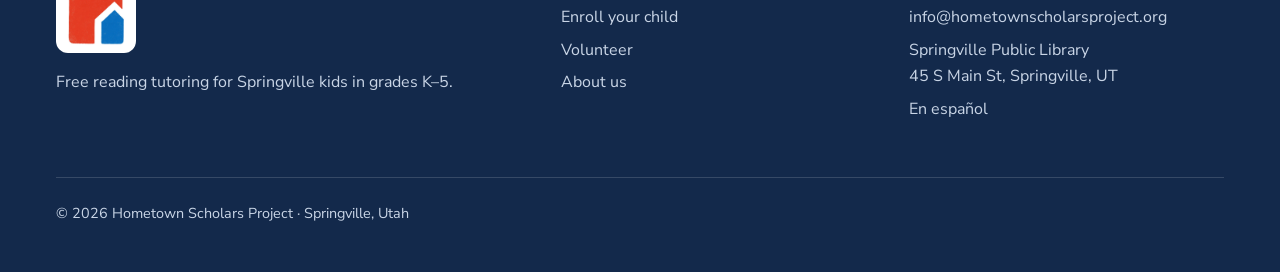
==== commit b78433eb: "Expand founder bios Co-Authored-By: Claude Opus 5.5 <noreply@anthropic.com> Claude-Session: https://" ====
--- a/about/index.html
+++ b/about/index.html
@@ -54,14 +54,14 @@
           <img class="avatar" src="/img/jacob.webp" alt="Jacob Nadauld">
           <h3>Jacob Nadauld</h3>
           <p class="role">Co-founder</p>
-          <p>Springville native and Springville High School graduate. Jacob is a pre-med student and researcher.</p>
+          <p>Springville native and Springville High School graduate. Jacob is a pre-med molecular biology major at Westminster University, where he also plays on the NCAA men’s basketball team.</p>
         </div>
         <div class="founder">
           <!-- TODO headshot: replace this div with <img class="avatar" src="/img/william.jpg" alt="William Penrod"> -->
           <img class="avatar" src="/img/william.webp" alt="William Penrod">
           <h3>William Penrod</h3>
           <p class="role">Co-founder</p>
-          <p>Springville native and Springville High School graduate. William is preparing for medical school.</p>
+          <p>Springville native and Springville High School graduate. William is a neuroscience major at BYU and is preparing for medical school.</p>
         </div>
       </div>
     </div>
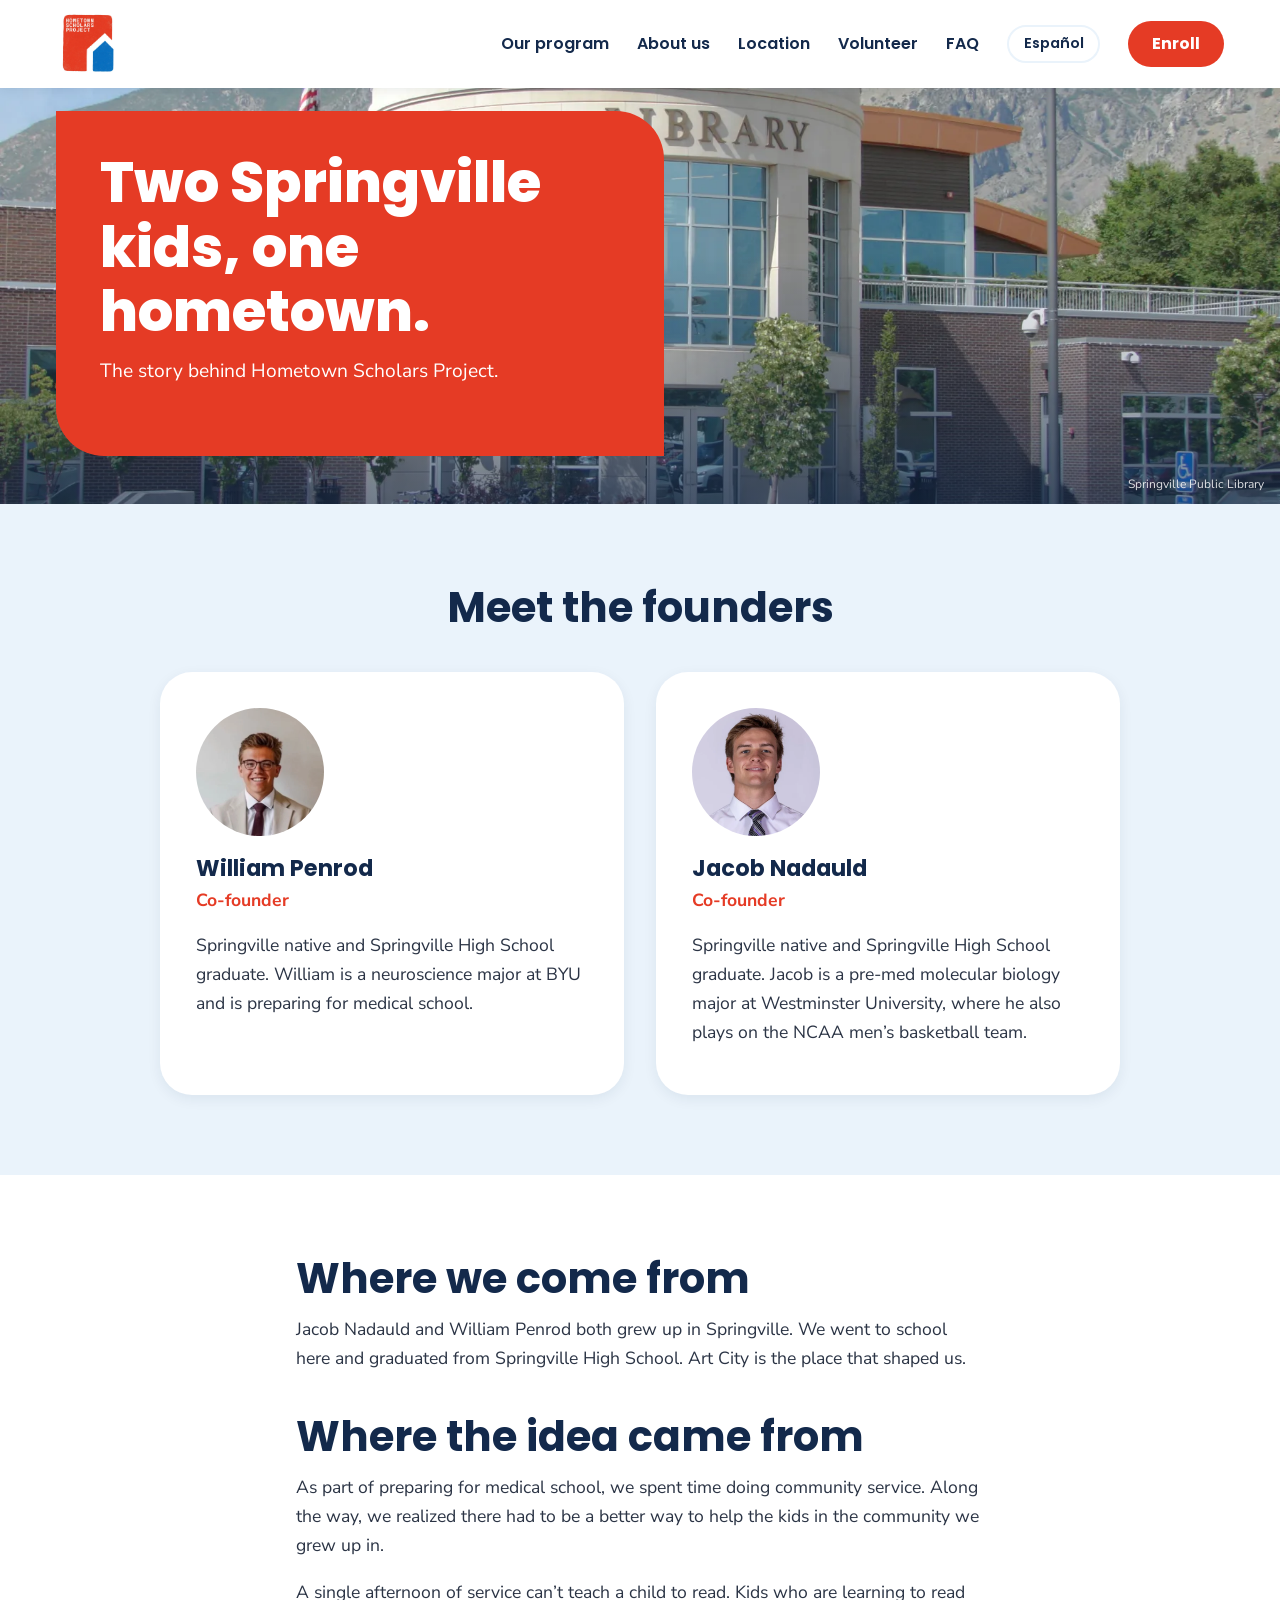
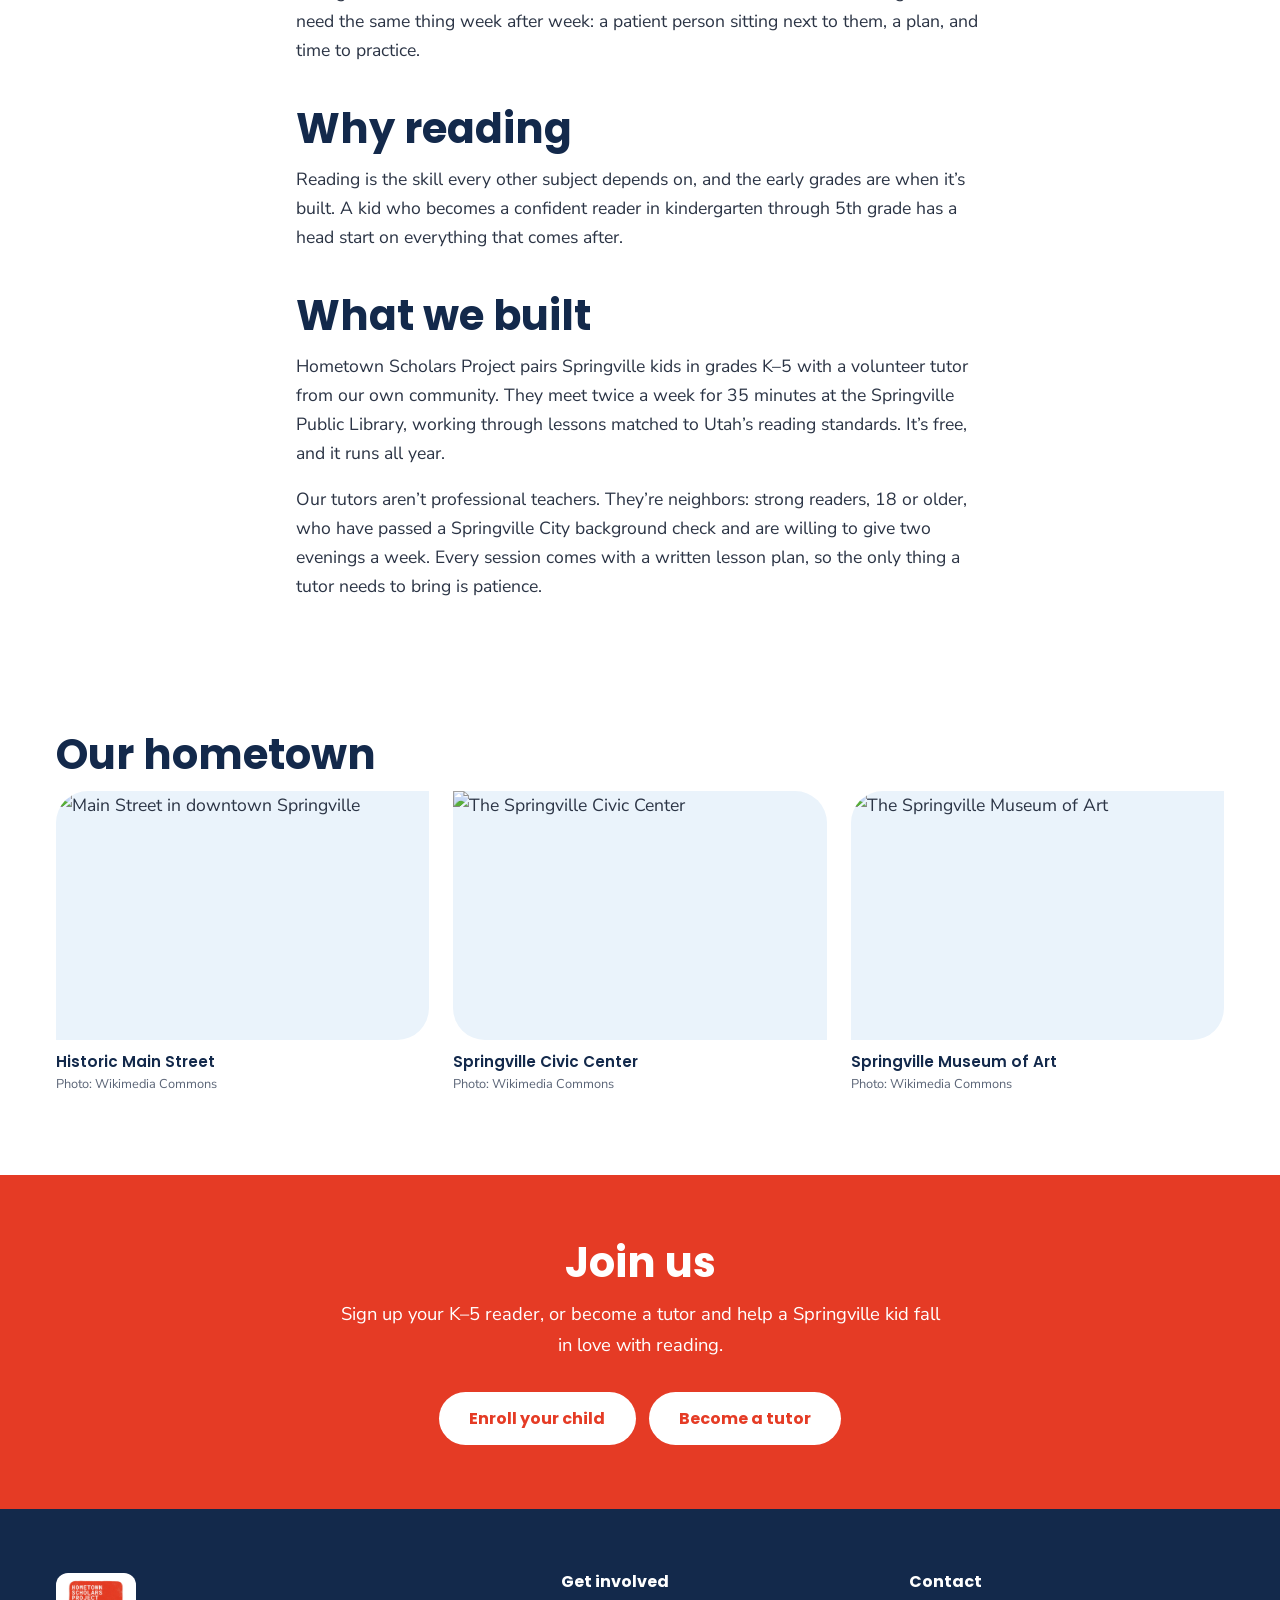
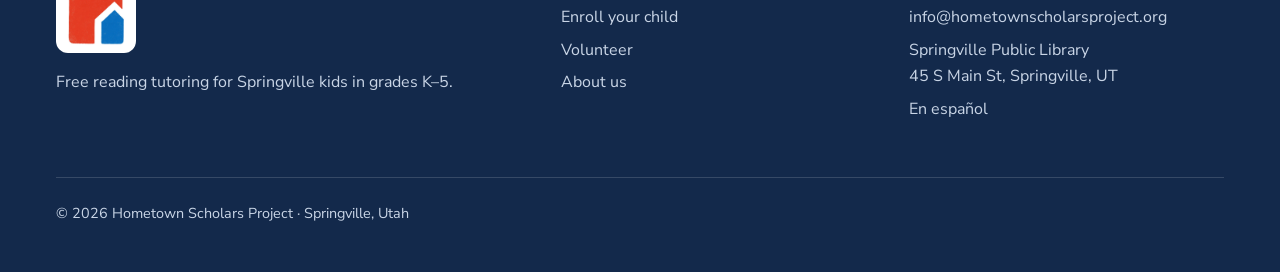
==== commit 0dcadc4d: "Show William's founder card first Co-Authored-By: Claude Opus 5.5 <noreply@anthropic.com> Claude-Ses" ====
--- a/about/index.html
+++ b/about/index.html
@@ -50,18 +50,18 @@
       <h2 class="section-title">Meet the founders</h2>
       <div class="founder-grid">
         <div class="founder">
+          <!-- TODO headshot: replace this div with <img class="avatar" src="/img/william.jpg" alt="William Penrod"> -->
+          <img class="avatar" src="/img/william.webp" alt="William Penrod">
+          <h3>William Penrod</h3>
+          <p class="role">Co-founder</p>
+          <p>Springville native and Springville High School graduate. William is a neuroscience major at BYU and is preparing for medical school.</p>
+        </div>
+        <div class="founder">
           <!-- TODO headshot: replace this div with <img class="avatar" src="/img/jacob.jpg" alt="Jacob Nadauld"> -->
           <img class="avatar" src="/img/jacob.webp" alt="Jacob Nadauld">
           <h3>Jacob Nadauld</h3>
           <p class="role">Co-founder</p>
           <p>Springville native and Springville High School graduate. Jacob is a pre-med molecular biology major at Westminster University, where he also plays on the NCAA men’s basketball team.</p>
-        </div>
-        <div class="founder">
-          <!-- TODO headshot: replace this div with <img class="avatar" src="/img/william.jpg" alt="William Penrod"> -->
-          <img class="avatar" src="/img/william.webp" alt="William Penrod">
-          <h3>William Penrod</h3>
-          <p class="role">Co-founder</p>
-          <p>Springville native and Springville High School graduate. William is a neuroscience major at BYU and is preparing for medical school.</p>
         </div>
       </div>
     </div>
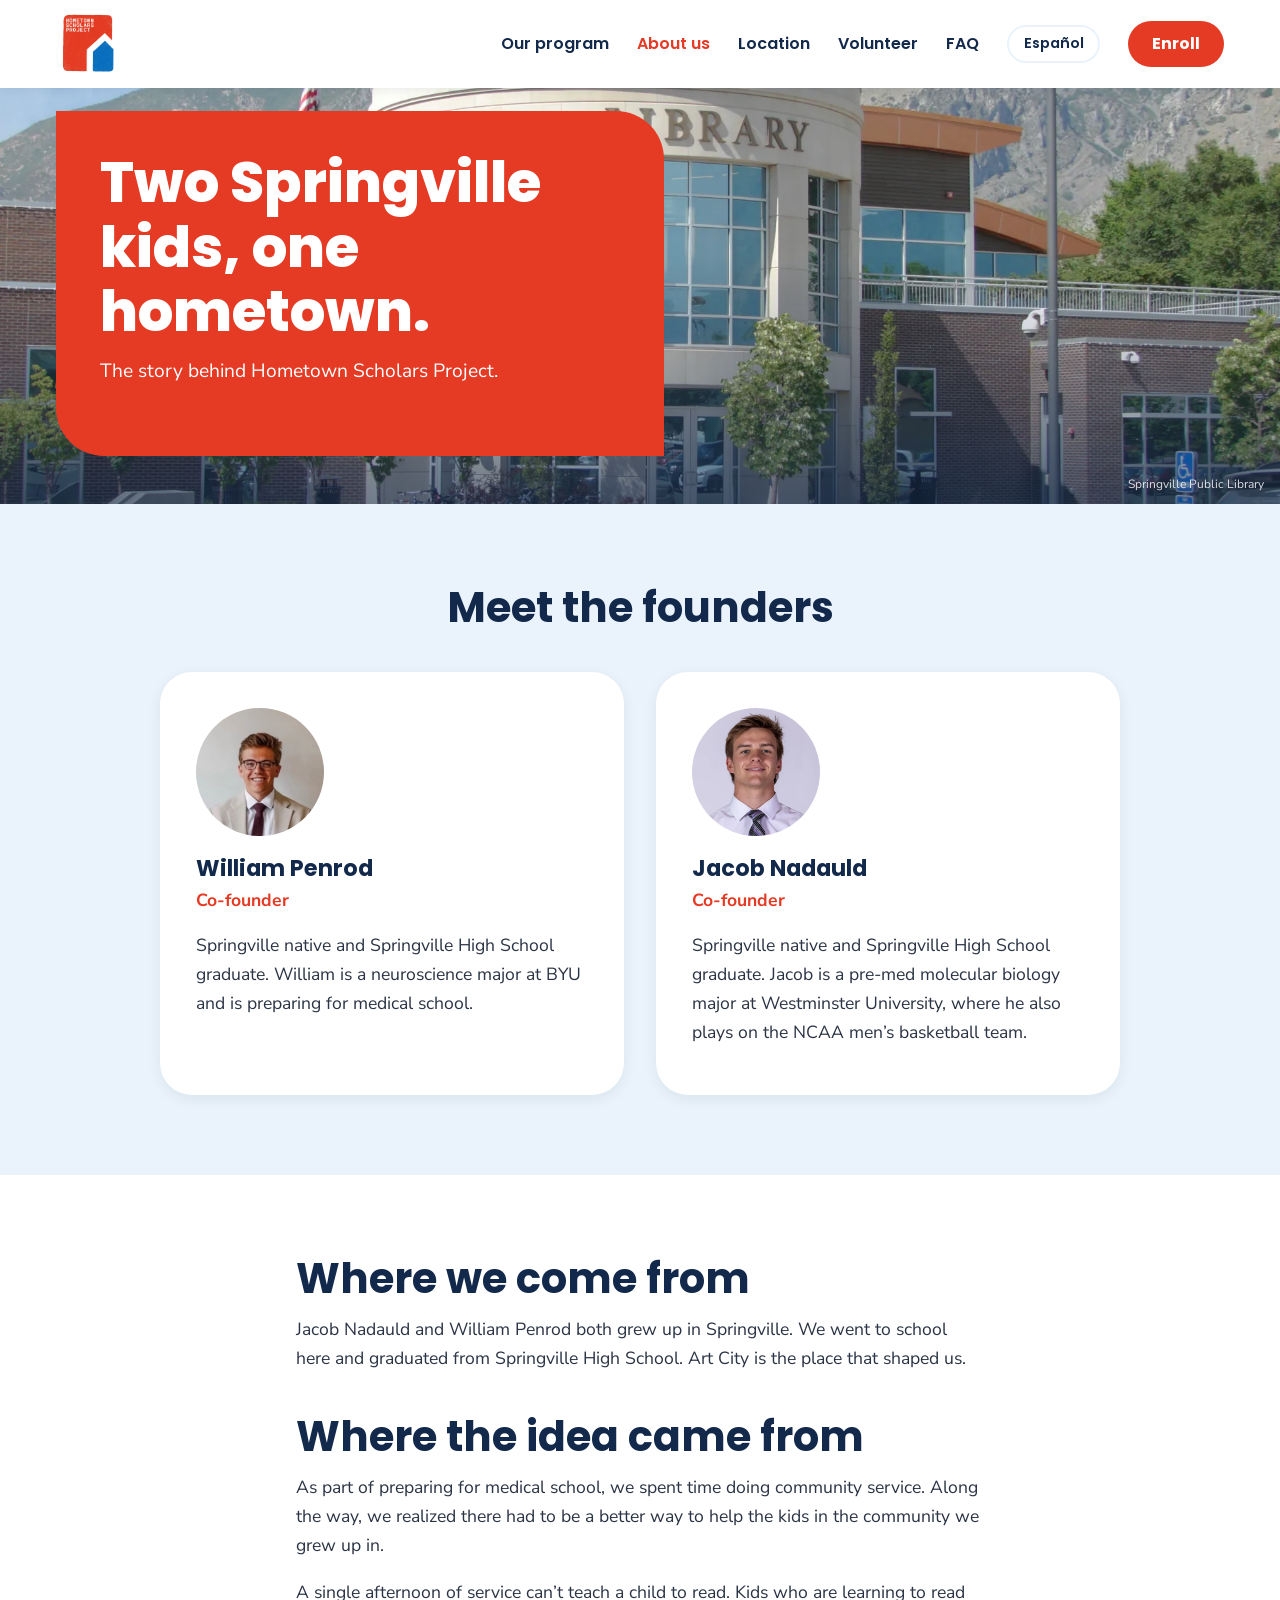
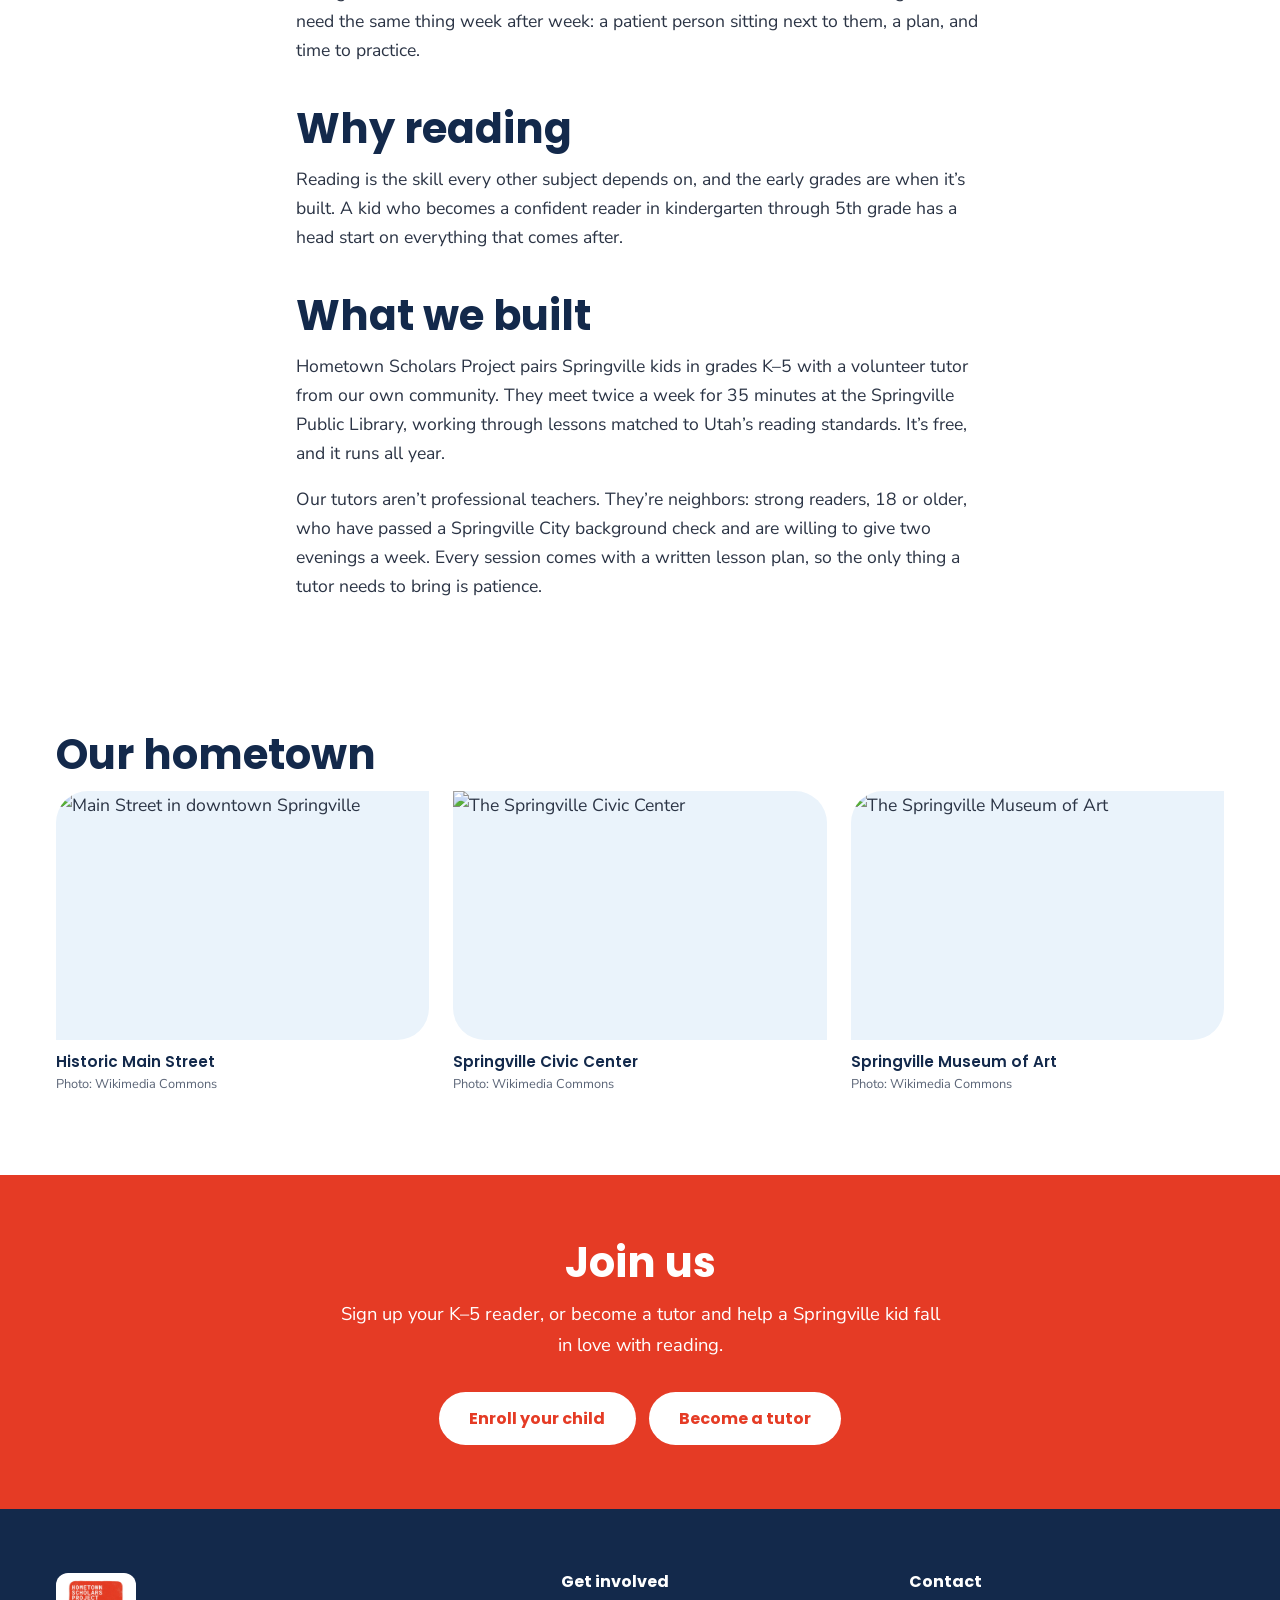
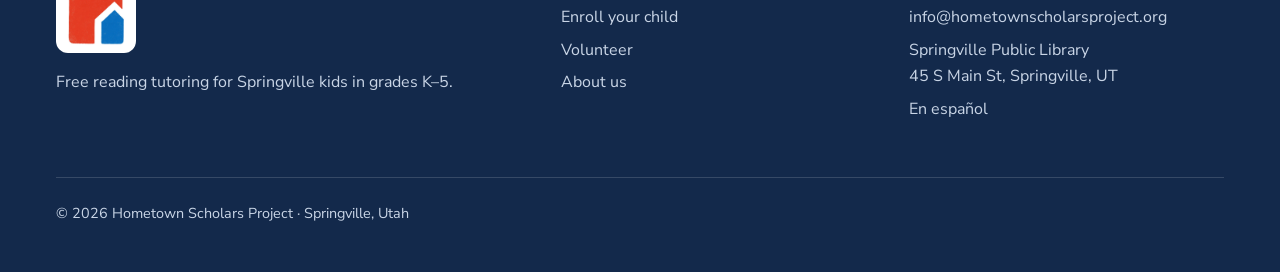
==== commit 50dd69c9: "Mobile: add menu button, tighten phone spacing - Three-lines menu button holds section links below 6" ====
--- a/about/index.html
+++ b/about/index.html
@@ -21,12 +21,15 @@
   <div class="wrap">
     <a class="logo" href="/"><img src="/logo.webp" alt="Hometown Scholars Project"></a>
     <nav aria-label="Main">
-      <a href="/#programs">Our program</a>
-      <a class="hide-md" href="/about/" aria-current="page">About us</a>
-      <a href="/#location">Location</a>
-      <a href="/#volunteer">Volunteer</a>
-      <a class="hide-md" href="/#faq">FAQ</a>
+      <div class="nav-links" id="nav-links">
+        <a href="/#programs">Our program</a>
+        <a href="/about/" aria-current="page">About us</a>
+        <a href="/#location">Location</a>
+        <a href="/#volunteer">Volunteer</a>
+        <a href="/#faq">FAQ</a>
+      </div>
       <a class="lang" href="/es/about/" hreflang="es" lang="es">Español</a>
+      <button class="menu-btn" type="button" aria-expanded="false" aria-controls="nav-links" aria-label="Open menu"><svg width="24" height="24" viewBox="0 0 24 24" aria-hidden="true"><path d="M3 6h18M3 12h18M3 18h18" stroke="currentColor" stroke-width="2.4" stroke-linecap="round"/></svg></button>
       <a class="btn btn-red" href="/#enroll">Enroll</a>
     </nav>
   </div>
@@ -50,14 +53,12 @@
       <h2 class="section-title">Meet the founders</h2>
       <div class="founder-grid">
         <div class="founder">
-          <!-- TODO headshot: replace this div with <img class="avatar" src="/img/william.jpg" alt="William Penrod"> -->
           <img class="avatar" src="/img/william.webp" alt="William Penrod">
           <h3>William Penrod</h3>
           <p class="role">Co-founder</p>
           <p>Springville native and Springville High School graduate. William is a neuroscience major at BYU and is preparing for medical school.</p>
         </div>
         <div class="founder">
-          <!-- TODO headshot: replace this div with <img class="avatar" src="/img/jacob.jpg" alt="Jacob Nadauld"> -->
           <img class="avatar" src="/img/jacob.webp" alt="Jacob Nadauld">
           <h3>Jacob Nadauld</h3>
           <p class="role">Co-founder</p>
@@ -145,5 +146,6 @@
     <p class="copy">© 2026 Hometown Scholars Project · Springville, Utah</p>
   </div>
 </footer>
+<script src="/site.js" defer></script>
 </body>
 </html>
--- a/style.css
+++ b/style.css
@@ -35,12 +35,17 @@
 /* Header */
 header { background: #fff; position: sticky; top: 0; z-index: 5; box-shadow: 0 2px 10px rgba(19,41,75,.08); }
 header .wrap { display: flex; align-items: center; gap: 2rem; height: 5.5rem; }
+.logo { flex: none; }
 .logo img { height: 4rem; width: auto; }
 nav { margin-left: auto; display: flex; align-items: center; gap: 1.75rem; }
 nav a { font-family: "Poppins", sans-serif; font-weight: 600; font-size: 1rem; color: var(--navy); text-decoration: none; }
 nav a:hover { color: var(--red); }
 nav .btn { color: #fff; padding: .6rem 1.5rem; }
 nav .lang { border: 2px solid var(--sky); border-radius: 999px; padding: .35rem .9rem; font-size: .9rem; }
+.nav-links { display: flex; align-items: center; gap: 1.75rem; }
+nav a[aria-current="page"] { color: var(--red); }
+.menu-btn { display: none; place-items: center; width: 2.75rem; height: 2.75rem; padding: 0; border: 2px solid var(--sky); border-radius: 50%; background: #fff; color: var(--navy); cursor: pointer; }
+.menu-btn:hover { color: var(--red); }
 
 /* Hero */
 .hero { position: relative; min-height: 38rem; display: flex; align-items: flex-end; overflow: hidden; background: var(--navy); }
@@ -182,8 +187,14 @@
 footer a:hover { color: #fff; text-decoration: underline; }
 .copy { border-top: 1px solid rgba(255,255,255,.15); margin-top: 3rem; padding-top: 1.5rem; font-size: .9rem; }
 
+/* Below 64rem the section links move into the three-lines menu */
 @media (max-width: 64rem) {
-  nav a.hide-md { display: none; }
+  nav { gap: .75rem; }
+  .menu-btn { display: grid; }
+  .nav-links { display: none; position: absolute; top: 100%; left: 0; right: 0; flex-direction: column; align-items: stretch; gap: 0; background: #fff; box-shadow: 0 12px 20px rgba(19,41,75,.12); border-top: 1px solid var(--sky); }
+  .nav-links.open { display: flex; }
+  .nav-links a { padding: 1rem 1.5rem; font-size: 1.1rem; border-bottom: 1px solid var(--sky); }
+  .nav-links a:last-child { border-bottom: 0; }
 }
 @media (max-width: 60rem) {
   .feature, .location .wrap, .about .wrap, .volunteer .wrap { grid-template-columns: 1fr; gap: 2rem; }
@@ -194,14 +205,39 @@
   .photo-strip.three { grid-template-columns: 1fr 1fr; }
 }
 @media (max-width: 44rem) {
-  nav { gap: .75rem; }
-  nav a:not(.btn):not(.lang) { display: none; }
-  header .wrap { height: 4.5rem; gap: 1rem; }
+  nav { gap: .5rem; }
+  header .wrap { height: 4.5rem; gap: .75rem; padding: 0 1rem; }
+  nav .btn { padding: .55rem 1.1rem; }
+  nav .lang { padding: .3rem .7rem; }
   .logo img { height: 3.25rem; }
   .hero { min-height: 32rem; }
   .hero-card { padding: 1.75rem; border-radius: 0 2rem 0 2rem; }
   .skill-row, .foot-grid, .photo-strip.two, .photo-strip.three { grid-template-columns: 1fr; }
+  body { font-size: 1.05rem; }
+  .programs, .about, .location, .volunteer, .faq, .founders, .action, .cta { padding: 3.25rem 0; }
+  .story { padding: 3.25rem 0 1rem; }
+  .terms { padding: 2.75rem 0 3rem; }
+  .skills { padding: 2rem 0 3.25rem; }
+  .banner { padding: 3rem 0; }
+  .hometown { padding-bottom: 3.25rem; }
+  footer { padding: 3rem 0 1.5rem; }
+  .programs > .wrap > h2 { margin-bottom: 2rem; }
+  .feature { margin-bottom: 3rem; }
+  .hero-card p { font-size: 1.05rem; margin-bottom: 1.25rem; }
+  .page-hero { min-height: 22rem; }
+  .term { padding: 1.15rem 1.25rem; }
+  .term-grid { gap: .85rem; }
+  .loc-card, .req-card, .about-badge, .founder { padding: 1.6rem; }
+  .founder .avatar { width: 6.5rem; height: 6.5rem; }
+  .story h2 { margin-top: 1.75rem; }
+  .banner .btn { display: block; margin: 0 auto .75rem; max-width: 20rem; }
+  .banner .btn + .btn { margin-left: auto !important; }
   .cta .btn { display: block; margin: 0 auto .75rem; max-width: 20rem; }
   .cta .btn + .btn { margin-left: auto; }
 }
+@media (max-width: 22rem) {
+  nav .lang { font-size: .8rem; padding: .25rem .55rem; }
+  nav .btn { padding: .5rem .85rem; font-size: .9rem; }
+  .menu-btn { width: 2.5rem; height: 2.5rem; }
+}
 @media (prefers-reduced-motion: reduce) { .slides img { transition: none; } html { scroll-behavior: auto; } }
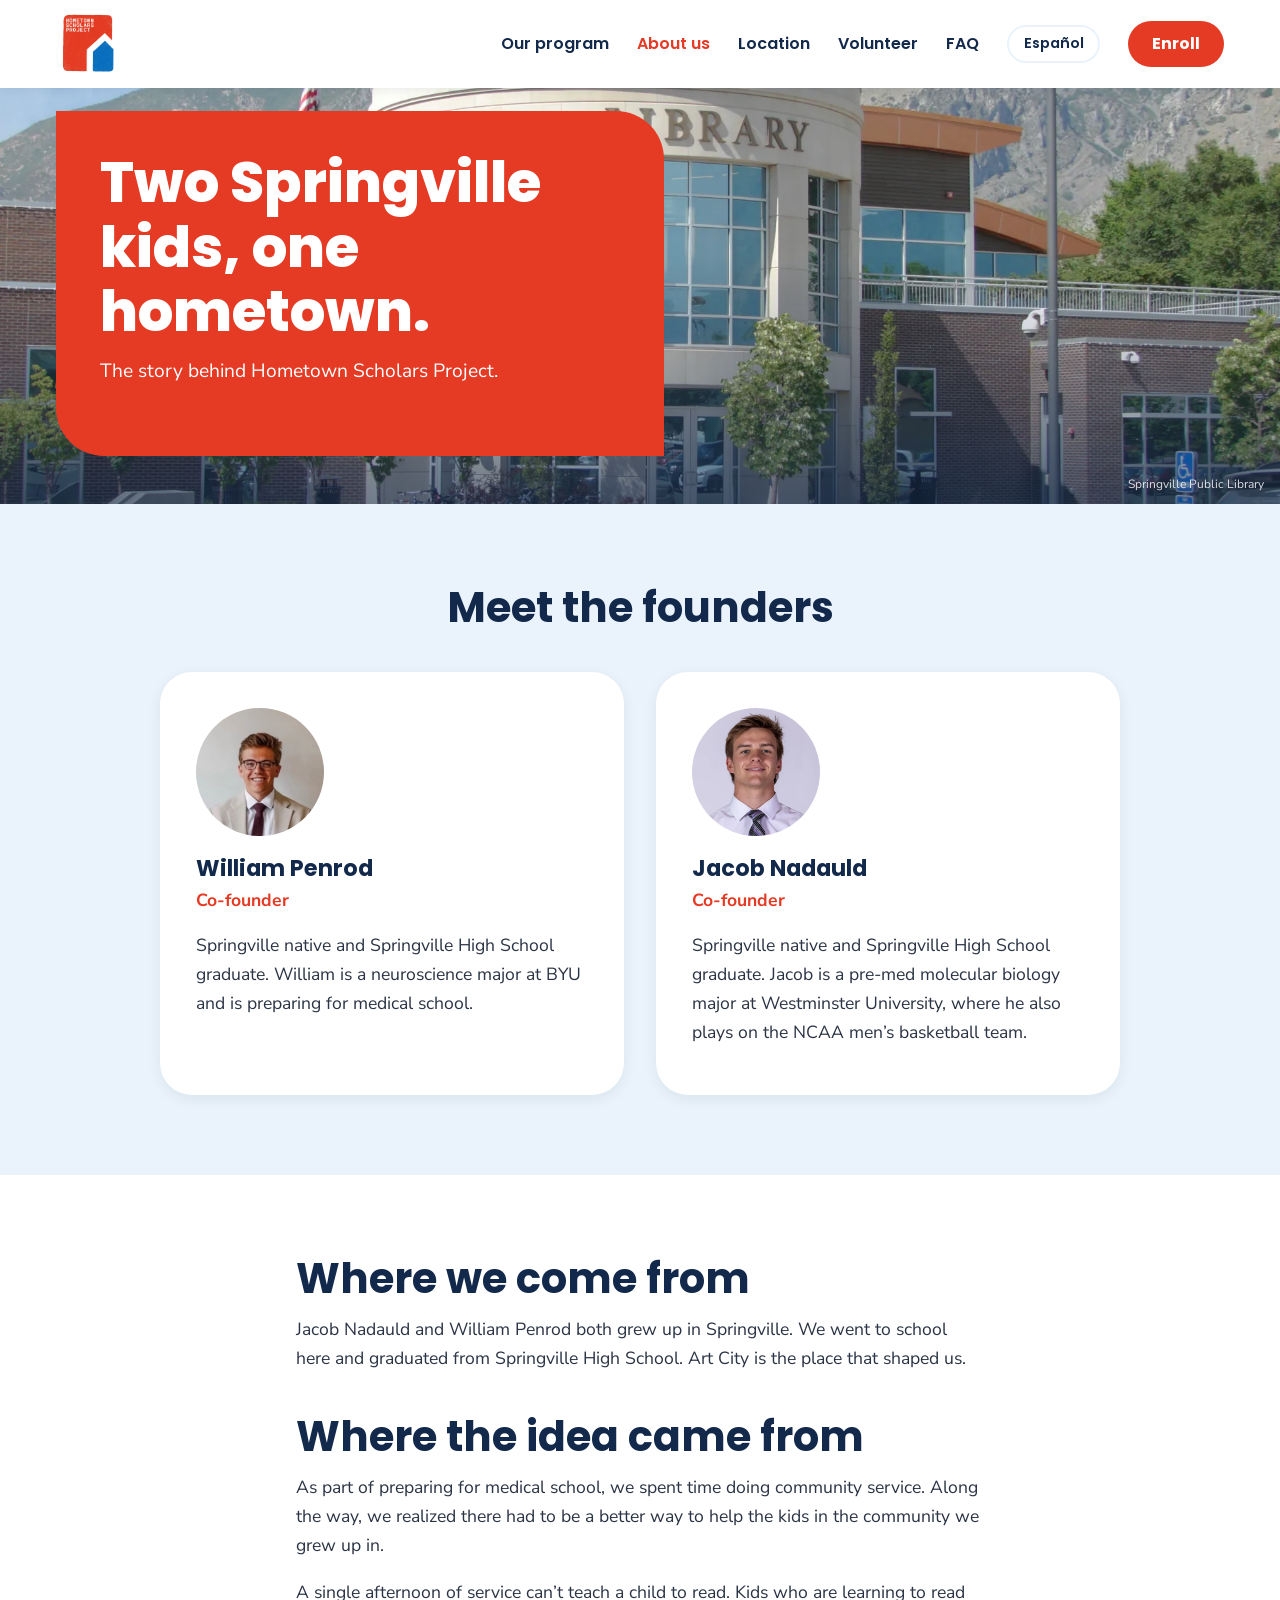
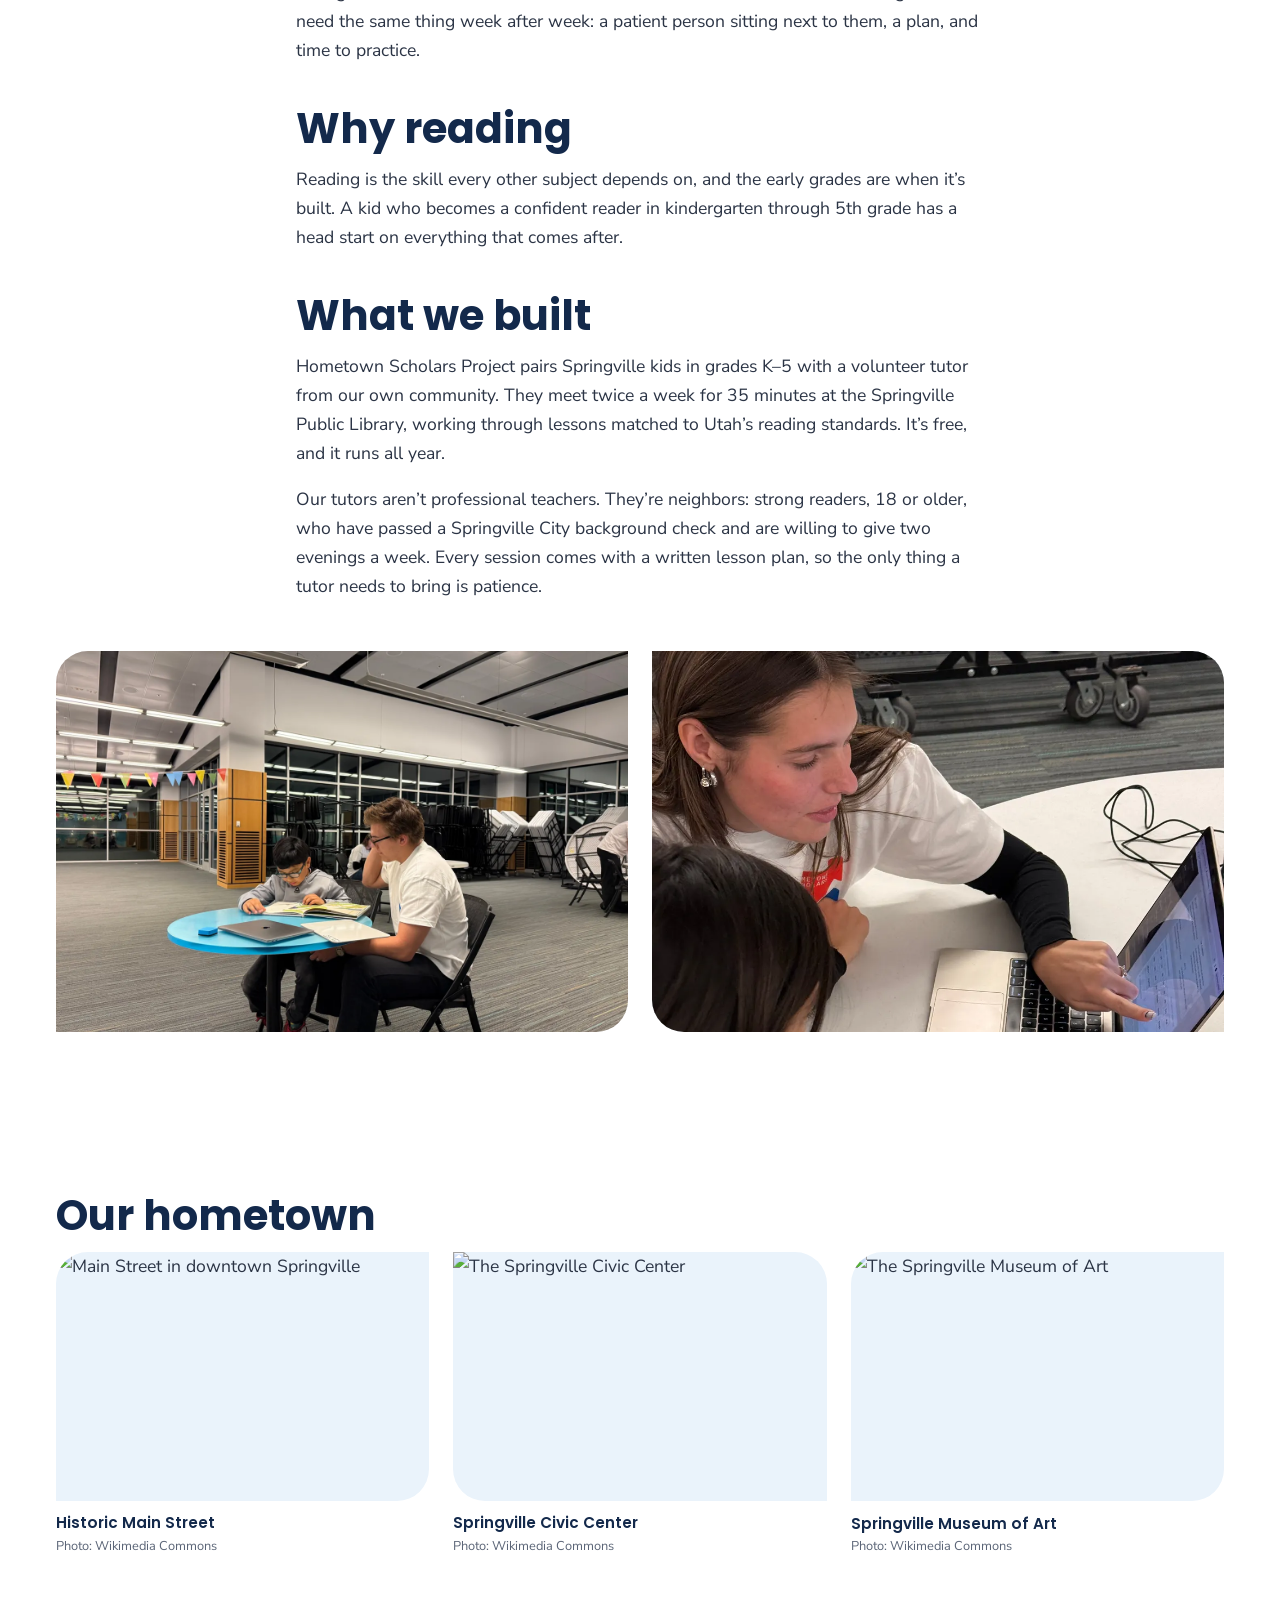
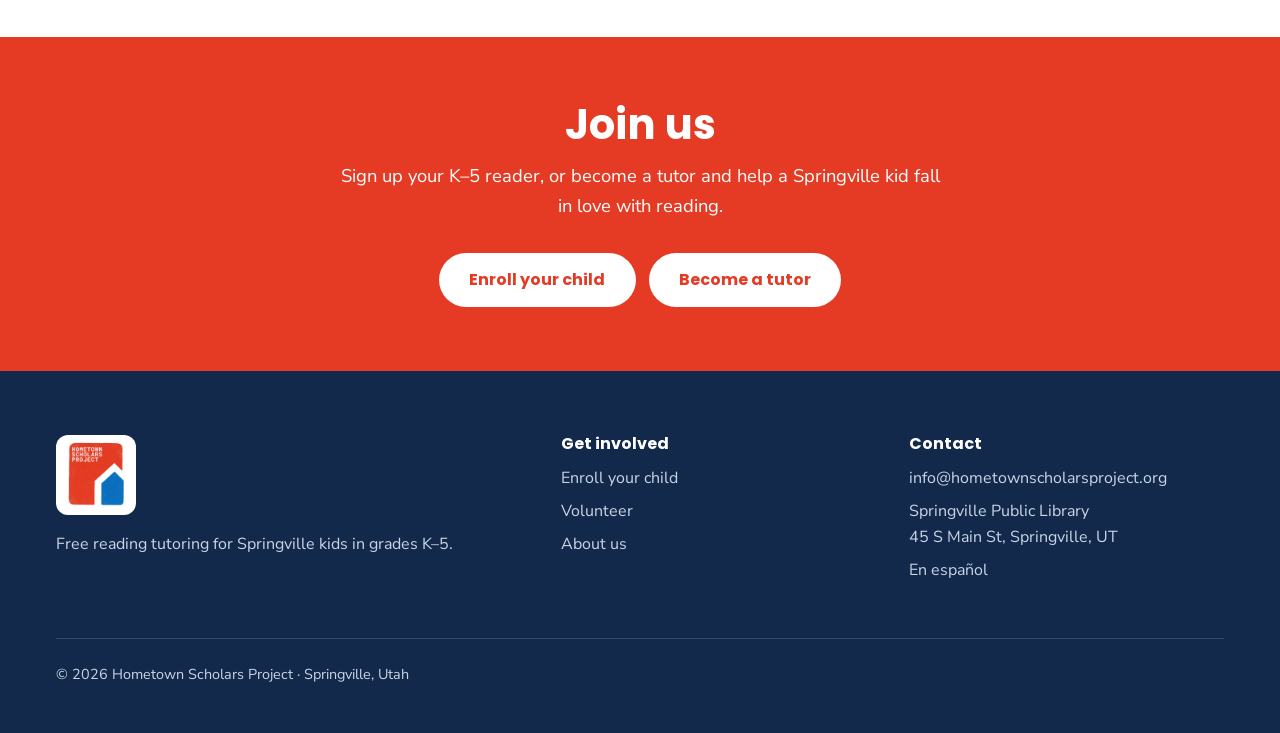
==== commit 42eff56c: "Replace stock photos with real program photos - Banner slideshow, program rows, volunteer section, A" ====
--- a/about/index.html
+++ b/about/index.html
@@ -86,6 +86,13 @@
     </div>
   </section>
 
+  <section class="hometown">
+    <div class="wrap photo-strip two">
+      <figure><img src="/img/photos/reading-together.webp" alt="A tutor and a student reading a picture book together at the Springville Public Library" loading="lazy"></figure>
+      <figure><img src="/img/photos/tutor-pointing.webp" style="object-position:center 0%" alt="A tutor pointing to a word on a laptop screen as a young student follows along" loading="lazy"></figure>
+    </div>
+  </section>
+
   <section class="story" style="padding-bottom:0">
     <div class="wrap" style="max-width:var(--wrap)">
       <h2 class="section-title" style="margin-top:0">Our hometown</h2>
--- a/style.css
+++ b/style.css
@@ -115,6 +115,9 @@
 figcaption a { display: block; font-family: "Nunito Sans", sans-serif; font-weight: 400; font-size: .8rem; color: var(--muted); text-decoration: none; }
 figcaption a:hover { text-decoration: underline; }
 .loc-photo { margin-top: 1.75rem; }
+.vol-photo { margin-top: 2rem; }
+.vol-photo img { border-radius: 2rem 0 2rem 0; aspect-ratio: 4 / 3; }
+.feature-img img { object-position: center 35%; }
 .loc-photo img { border-radius: 0 2rem 0 2rem; }
 
 /* About page */
